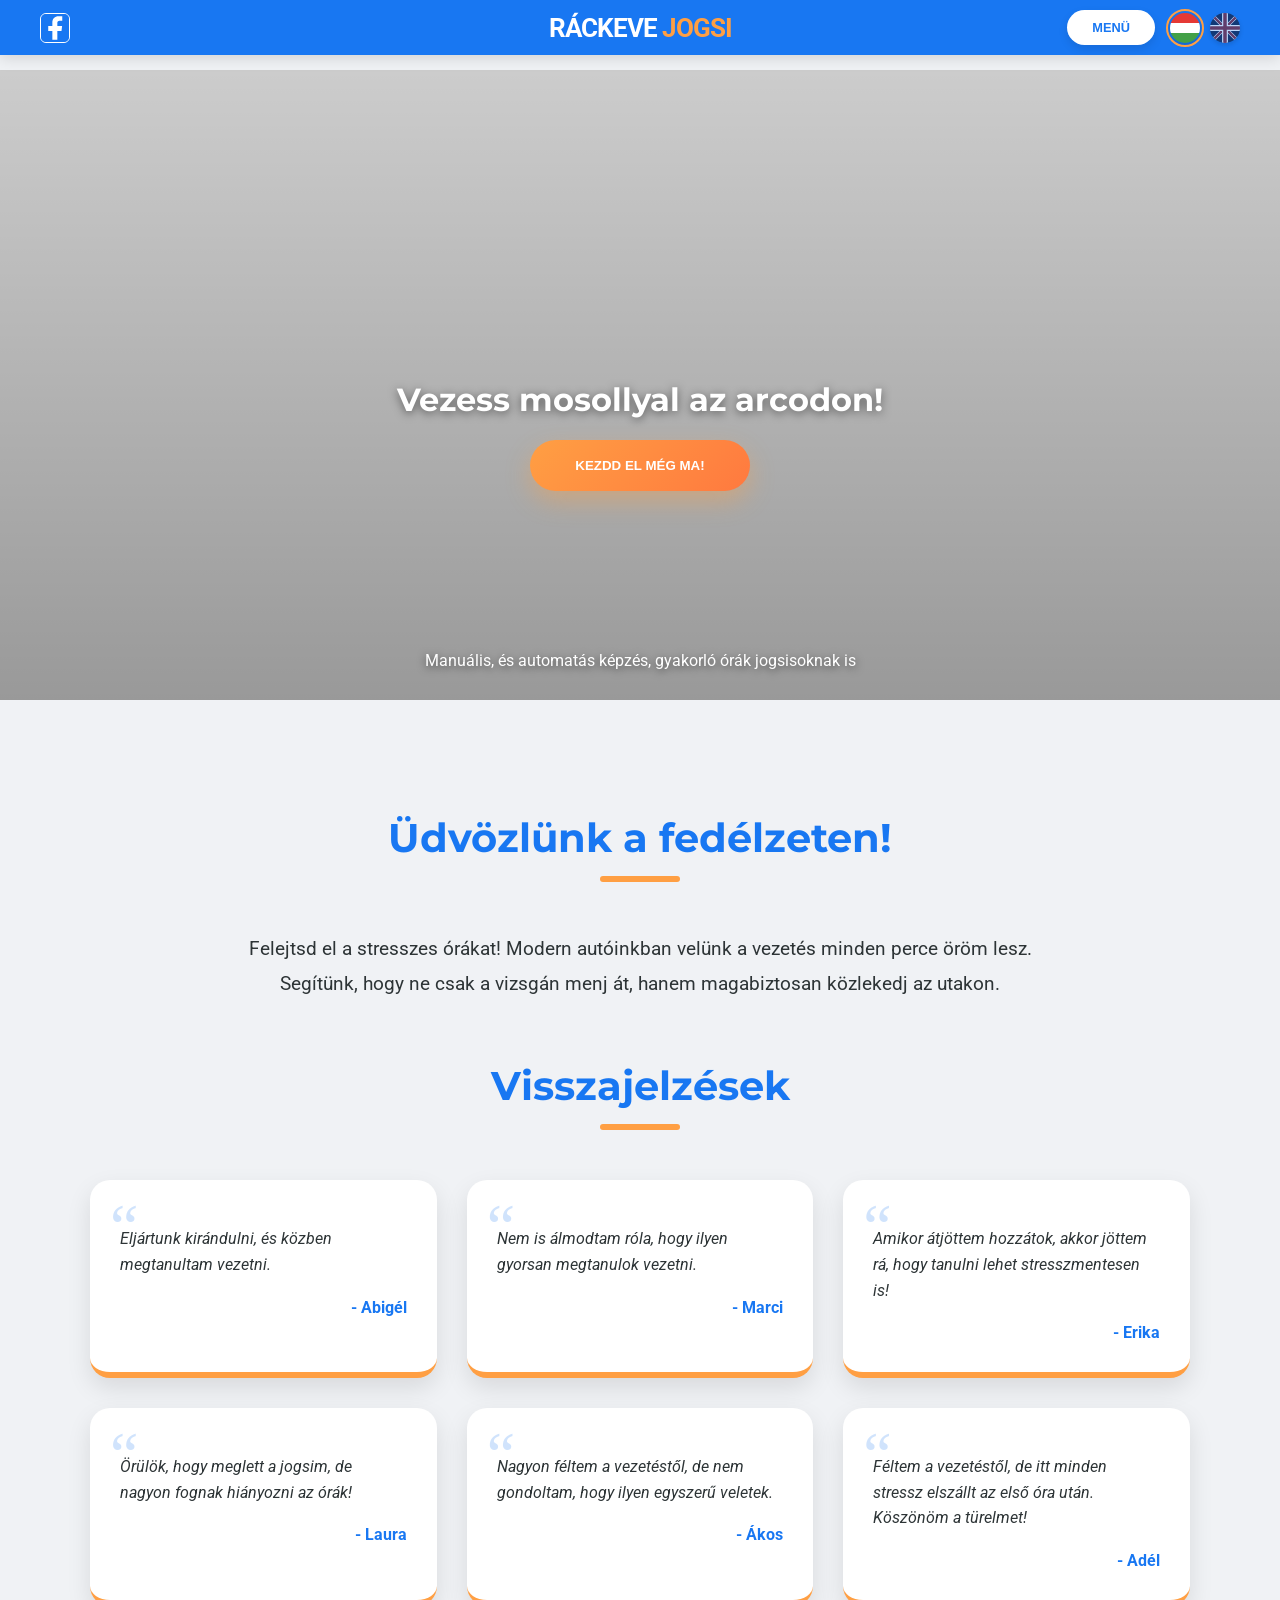
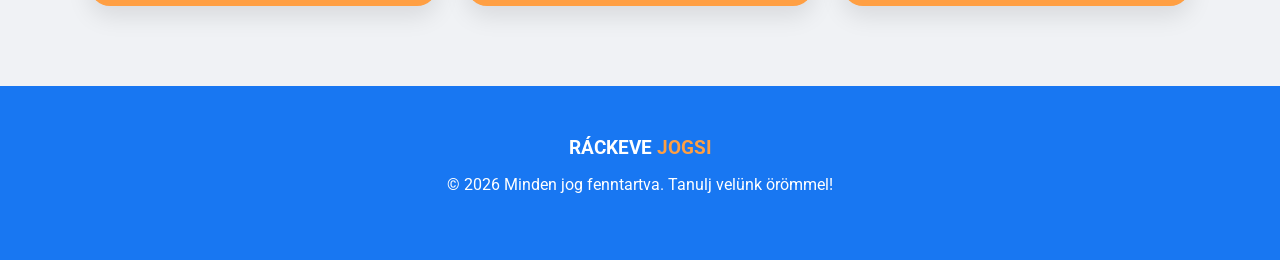
==== index.html @ 916a2766 "Add new image files for Kovacs Ferenc, Kovacs Nora, and main picture" ====
<!DOCTYPE html>
<html lang="hu">
<head>
    <meta charset="UTF-8">
    <meta name="viewport" content="width=device-width, initial-scale=1.0">
    <title>Ráckeve Jogsi - Gépjárművezető-szakoktatás</title>
    <link href="https://fonts.googleapis.com/css2?family=Montserrat:wght@400;700&family=Roboto:wght@300;400&display=swap" rel="stylesheet">
    <style>
        /* --- SZÍNPALETTA ÉS ALAPOK --- */
        :root {
            --primary-blue: #0984e3;
            --facebook-blue: #1877f2; /* Facebook kék szín */
            --accent-orange: #ff9f43;
            --soft-blue: #ebf5ff;
            --text-dark: #2d3436;
            --white: #ffffff;
            --bg-light-grey: #f0f2f5; /* Élénk szürke háttérszín */
            --shadow: 0 10px 25px rgba(0,0,0,0.1);
            --car-width: 350px;
        }

        body {
            font-family: 'Roboto', sans-serif;
            margin: 0;
            color: var(--text-dark);
            background-color: var(--bg-light-grey);
            display: flex;
            flex-direction: column;
            min-height: 100vh;
            overflow-x: hidden;
        }

        h1, h2, h3, h4, h5 { font-family: 'Montserrat', sans-serif; }

        /* --- FEJLÉC ÉS MENÜ --- */
        header {
            background-color: var(--facebook-blue);
            padding: 10px 0;
            position: fixed;
            width: 100%;
            top: 0;
            z-index: 1000;
            box-shadow: 0 2px 15px rgba(0,0,0,0.15);
        }

        nav {
            max-width: 1200px;
            margin: auto;
            display: grid;
            grid-template-columns: 1fr auto 1fr;
            align-items: center;
            padding: 0 20px;
        }

        .nav-left {
            display: flex;
            justify-content: flex-start;
        }

        .fb-link {
            display: flex;
            align-items: center;
            justify-content: center;
            transition: transform 0.2s;
            border: 1.5px solid var(--white);
            padding: 0;
            border-radius: 6px;
            overflow: hidden;
            line-height: 0;
            text-decoration: none;
        }

        .fb-link:hover { transform: scale(1.1); }

        .nav-center {
            text-align: center;
        }

        .logo {
            font-weight: 700;
            font-size: 1.6rem;
            color: var(--white);
            text-decoration: none;
            cursor: pointer;
            letter-spacing: -1px;
            white-space: nowrap;
        }

        .logo span { color: var(--accent-orange); }

        .nav-right {
            display: flex;
            justify-content: flex-end;
            align-items: center;
            gap: 15px;
        }

        .main-menu-container {
            position: relative;
        }

        .menu-trigger {
            background: var(--white);
            color: var(--facebook-blue);
            padding: 10px 25px;
            border-radius: 30px;
            text-decoration: none;
            font-weight: 700;
            text-transform: uppercase;
            font-size: 0.8rem;
            cursor: pointer;
            transition: all 0.3s ease;
            display: inline-block;
            box-shadow: 0 4px 10px rgba(0,0,0,0.1);
            border: none;
        }

        .menu-trigger:hover {
            background: var(--accent-orange);
            color: var(--white);
            box-shadow: 0 6px 20px rgba(255, 159, 67, 0.4);
        }

        .lang-switch {
            display: flex;
            gap: 10px;
        }

        .flag-btn {
            cursor: pointer;
            width: 30px;
            height: 30px;
            display: flex;
            align-items: center;
            justify-content: center;
            transition: transform 0.2s, filter 0.2s;
            background: none;
            border: none;
            padding: 0;
            border-radius: 50%;
            overflow: hidden;
            box-shadow: 0 2px 5px rgba(0,0,0,0.2);
        }

        .flag-btn:hover { transform: scale(1.15); }
        .flag-btn.active { 
            filter: grayscale(0); 
            outline: 2px solid var(--accent-orange);
            outline-offset: 2px;
        }
        .flag-btn:not(.active) { filter: grayscale(0.5); opacity: 0.7; }

        .dropdown-menu {
            display: none;
            position: absolute;
            right: 0;
            top: 100%;
            background-color: var(--white);
            min-width: 220px;
            box-shadow: var(--shadow);
            border-top: 5px solid var(--accent-orange);
            list-style: none;
            padding: 10px 0;
            margin: 0;
            border-radius: 0 0 15px 15px;
        }

        .dropdown-menu li { border-bottom: 1px solid #f1f1f1; }
        .dropdown-menu a {
            display: block;
            padding: 12px 20px;
            text-decoration: none;
            color: var(--facebook-blue);
            font-weight: 700;
            font-size: 0.9rem;
            transition: 0.2s;
            cursor: pointer;
        }

        .dropdown-menu a:hover {
            background-color: var(--soft-blue);
            padding-left: 28px;
            color: var(--accent-orange);
        }

        /* --- JAVÍTOTT MENÜ LOGIKA --- */
        /* Asztali gépen marad a hover, mobilon az .active osztály dönt */
        @media (hover: hover) {
            .main-menu-container:hover .dropdown-menu { display: block; }
        }
        .main-menu-container.active .dropdown-menu { display: block; }

        /* --- TARTALOM TERÜLET --- */
        main { flex: 1; margin-top: 70px; }
        .page { display: none; }
        .page.active { display: block; }

        /* --- HERO SZEKCIÓ --- */
        .hero {
            position: relative;
            height: 70vh;
            background-color: var(--white);
            display: flex;
            flex-direction: column;
            justify-content: center;
            align-items: center;
            text-align: center;
            color: var(--white);
            padding: 0 20px;
            overflow: hidden;
        }

        .hero-bg-reveal {
            position: absolute;
            top: 0;
            left: 0;
            width: 100%;
            height: 100%;
            background-image: linear-gradient(rgba(0,0,0,0.2), rgba(0,0,0,0.4)), url('main_picture.png');
            background-size: cover;
            background-position: center;
            background-repeat: no-repeat;
            background-color: var(--white); 
            z-index: 1;
            clip-path: inset(0 100% 0 0);
        }

        .car-actor {
            position: absolute;
            left: 0; 
            bottom: 12%;
            width: var(--car-width); 
            height: auto;
            z-index: 10;
            pointer-events: none;
            transform: scaleX(-1);
        }

        .car-actor img {
            width: 100%;
            height: auto;
            display: block;
            mix-blend-mode: multiply;
            filter: contrast(120%) brightness(100%);
        }

        .hero-content {
            position: relative;
            z-index: 5;
            opacity: 0; 
            text-shadow: 0 2px 10px rgba(0,0,0,0.5);
            margin-top: 80px; /* A feliratok és a gomb lejjebb lettek tolva */
        }

        .hero-info-text {
            position: absolute;
            bottom: 30px;
            left: 0;
            right: 0;
            z-index: 5;
            opacity: 0;
            font-size: 1rem;
            font-weight: 400;
            color: var(--white);
            text-shadow: 0 2px 8px rgba(0,0,0,0.6);
            padding: 0 20px;
        }

        .start-animation .car-actor { animation: driveAcross 3.5s cubic-bezier(0.4, 0, 0.2, 1) forwards; }
        .start-animation .hero-bg-reveal { animation: revealWithClip 3.5s cubic-bezier(0.4, 0, 0.2, 1) forwards; }
        .start-animation .hero-content { animation: fadeInText 1s ease 2.8s forwards; }
        .start-animation .hero-info-text { animation: fadeInText 1s ease 2.8s forwards; }

        @keyframes driveAcross { 0% { left: 0; } 100% { left: 100%; } }
        @keyframes revealWithClip { 0% { clip-path: inset(0 100% 0 0); } 100% { clip-path: inset(0 0 0 0); } }
        @keyframes fadeInText { from { opacity: 0; transform: translateY(20px); } to { opacity: 1; transform: translateY(0); } }

        /* --- OLDAL ELEMEK --- */
        .content-container { padding: 80px 20px; max-width: 1100px; margin: auto; }
        h2 { text-align: center; font-size: 2.5rem; margin-bottom: 50px; color: var(--facebook-blue); position: relative; padding-bottom: 20px; }
        h2::after { content: ''; width: 80px; height: 6px; background: var(--accent-orange); position: absolute; bottom: 0; left: 50%; transform: translateX(-50%); border-radius: 3px; }

        .btn-action {
            background: linear-gradient(135deg, var(--accent-orange), #ff793f);
            color: var(--white);
            padding: 18px 45px;
            border-radius: 50px;
            text-decoration: none;
            font-weight: 700;
            text-transform: uppercase;
            transition: all 0.3s ease;
            display: inline-block;
            cursor: pointer;
            border: none;
            box-shadow: 0 10px 25px rgba(255, 159, 67, 0.4);
        }

        .btn-action:hover { transform: scale(1.05); background: var(--white); color: var(--accent-orange); }

        /* --- VÉLEMÉNYEK STÍLUSA --- */
        .reviews-grid {
            display: grid;
            grid-template-columns: repeat(auto-fit, minmax(280px, 1fr));
            gap: 30px;
            margin-top: 40px;
        }

        .review-card {
            background: var(--white);
            padding: 30px;
            border-radius: 20px;
            box-shadow: var(--shadow);
            position: relative;
            transition: transform 0.3s;
            border-bottom: 6px solid var(--accent-orange);
        }

        .review-card:hover { transform: translateY(-5px); }

        .review-card::before {
            content: '“';
            position: absolute;
            top: 10px;
            left: 20px;
            font-size: 4rem;
            color: var(--facebook-blue);
            opacity: 0.2;
            font-family: serif;
        }

        .review-text {
            font-style: italic;
            line-height: 1.6;
            margin-bottom: 20px;
            color: var(--text-dark);
        }

        .review-author {
            font-weight: 700;
            color: var(--facebook-blue);
            display: block;
            text-align: right;
        }

        /* --- ÚJ KÉP SZEKCIÓ --- */
        .home-image-section {
            width: 100%;
            max-width: 1000px;
            margin: 40px auto 0 auto;
            border-radius: 20px;
            overflow: hidden;
            box-shadow: var(--shadow);
        }

        .home-image-section img {
            width: 100%;
            height: auto;
            display: block;
        }

        /* --- OKTATÓK KÁRTYA STÍLUSA --- */
        .instructors-grid { display: grid; grid-template-columns: repeat(auto-fit, minmax(300px, 1fr)); gap: 40px; }
        .instructor-card { 
            background: var(--white); 
            border-radius: 20px; 
            overflow: hidden; 
            box-shadow: var(--shadow); 
            text-align: center; 
            padding-bottom: 30px; 
            border: 1px solid #f1f1f1; 
            transition: 0.3s; 
            display: flex; 
            flex-direction: column; 
            cursor: pointer;
        }
        .instructor-card:hover { transform: translateY(-10px); border-color: var(--facebook-blue); }
        .instructor-img { 
            width: 100%; 
            height: 300px; /* Megnövelt magasság a teljes alakhoz */
            background: var(--white); 
            display: flex; 
            align-items: center; 
            justify-content: center; 
            overflow: hidden;
            padding: 10px;
        }
        .instructor-img img {
            max-width: 100%;
            max-height: 100%;
            object-fit: contain; /* Teljesen belefér vágás nélkül */
        }
        
        .instructor-info { padding: 20px; flex-grow: 1; }
        .instructor-info h3 { 
            margin-bottom: 5px; 
            color: var(--facebook-blue); 
            font-size: 1.6rem; 
        }
        .instructor-title {
            color: var(--accent-orange);
            font-weight: 700;
            margin: 0 0 20px 0;
            font-size: 1rem;
        }
        .instructor-card .btn-more { 
            color: var(--facebook-blue); 
            font-weight: 700; 
            font-size: 0.9rem; 
            text-transform: uppercase; 
            text-decoration: underline; 
        }

        /* --- OKTATÓ RÉSZLETES OLDAL STÍLUS --- */
        .instructor-profile-wrapper {
            background: var(--white);
            border-radius: 30px;
            padding: 50px;
            box-shadow: var(--shadow);
            max-width: 1100px;
            margin: auto;
        }

        .profile-name-center {
            text-align: center;
            margin-bottom: 40px;
        }

        .profile-name-center h2 {
            margin: 0;
            font-size: 2.8rem;
            color: var(--facebook-blue);
            padding-bottom: 10px;
        }
        .profile-name-center h2::after { width: 120px; height: 5px; }

        .profile-content-layout {
            display: grid;
            grid-template-columns: 320px 1fr;
            gap: 60px;
        }

        /* Bal oldali oszlop */
        .profile-left-side {
            display: flex;
            flex-direction: column;
            gap: 30px;
        }

        .profile-avatar-large {
            width: 100%;
            border-radius: 20px;
            background: var(--white);
            display: flex;
            align-items: center;
            justify-content: center;
            border-bottom: 8px solid var(--accent-orange);
            box-shadow: var(--shadow);
            overflow: hidden;
        }

        .profile-avatar-large img {
            width: 100%;
            height: auto;
            display: block;
            object-fit: contain;
        }

        .profile-info-list {
            display: flex;
            flex-direction: column;
            gap: 15px;
        }

        .info-item {
            background: var(--bg-light-grey);
            padding: 15px 20px;
            border-radius: 12px;
            border-left: 4px solid var(--facebook-blue);
        }

        .info-item h5 {
            margin: 0 0 5px 0;
            color: var(--facebook-blue);
            font-size: 0.8rem;
            text-transform: uppercase;
            letter-spacing: 0.5px;
        }

        .info-item p {
            margin: 0;
            font-weight: 700;
            font-size: 1rem;
            color: var(--text-dark);
        }

        /* Jobb oldali oszlop */
        .profile-right-side {
            display: flex;
            flex-direction: column;
        }

        .bio-title {
            color: var(--facebook-blue);
            font-size: 1.6rem;
            margin-bottom: 25px;
            position: relative;
            padding-left: 15px;
            border-left: 5px solid var(--accent-orange);
        }

        .bio-text {
            line-height: 1.9;
            font-size: 1.1rem;
            color: var(--text-dark);
            text-align: justify;
            white-space: pre-line;
        }

        .profile-actions {
            margin-top: auto;
            padding-top: 40px;
            display: flex;
            justify-content: space-between;
            align-items: center;
        }

        .btn-back-link {
            background: none;
            border: 2px solid var(--bg-light-grey);
            color: var(--text-dark);
            padding: 10px 25px;
            border-radius: 30px;
            font-weight: 700;
            cursor: pointer;
            transition: 0.3s;
            display: flex;
            align-items: center;
            gap: 10px;
        }
        .btn-back-link:hover { background: var(--bg-light-grey); border-color: var(--facebook-blue); }

        footer { background: var(--facebook-blue); color: var(--white); padding: 50px 20px; text-align: center; margin-top: auto; }

        /* --- RESPONSIVE ADJUSTMENTS --- */
        @media (max-width: 900px) {
            .profile-content-layout { grid-template-columns: 1fr; }
            .profile-avatar-large { max-width: 300px; margin: auto; }
            .profile-name-center h2 { font-size: 2rem; }
            .hero-info-text { font-size: 0.85rem; bottom: 20px; }
            
            /* --- MOBIL HÁTTÉRKÉP JAVÍTÁS --- */
            .hero {
                height: 45vh;
                min-height: 350px;
            }
            .hero-content {
                margin-top: 40px;
            }
            .hero-content h1 {
                font-size: 1.5rem;
            }
            .car-actor {
                width: 220px;
            }
        }

        @media (max-width: 600px) {
            nav {
                grid-template-columns: auto 1fr auto;
                gap: 10px;
            }
            .logo {
                font-size: 1.2rem;
            }
            .menu-trigger {
                padding: 8px 15px;
                font-size: 0.7rem;
            }
            .hero {
                height: 40vh;
            }
        }
    </style>
</head>
<body>

    <header>
        <nav>
            <div class="nav-left">
                <a href="#" onclick="openFacebook(event)" class="fb-link" title="Facebook">
                    <svg width="28" height="28" viewBox="0 0 24 24">
                        <rect width="24" height="24" fill="#1877f2" rx="4" />
                        <path fill="white" d="M14 14.5h3.57l.53-4.13H14V7.71c0-1.19.33-2 2.04-2h2.18V2.01c-.38-.05-1.68-.16-3.2-.16-3.15 0-5.3 1.92-5.3 5.45v3.08H6.2v4.13h3.53V22h4.27v-7.5z"/>
                    </svg>
                </a>
            </div>
            
            <div class="nav-center">
                <div class="logo" onclick="showPage('home')">RÁCKEVE <span>JOGSI</span></div>
            </div>

            <div class="nav-right">
                <div class="main-menu-container" id="menu-container">
                    <button class="menu-trigger" id="menu-btn" data-i18n="nav-menu">Menü</button>
                    <ul class="dropdown-menu">
                        <li><a onclick="showPage('home')" data-i18n="menu-home">Kezdőoldal</a></li>
                        <li><a onclick="showPage('instructors')" data-i18n="menu-instructors">Oktatók</a></li>
                        <li><a onclick="showPage('training')" data-i18n="menu-training">Személyautó képzés</a></li>
                        <li><a onclick="showPage('contact')" data-i18n="menu-contact">Kapcsolat</a></li>
                    </ul>
                </div>
                <div class="lang-switch">
                    <button class="flag-btn active" id="lang-hu" onclick="changeLang('hu')" title="Magyar">
                        <svg viewBox="0 0 512 512">
                            <rect width="512" height="170.7" fill="#e53935"/>
                            <rect y="170.7" width="512" height="170.7" fill="#fff"/>
                            <rect y="341.3" width="512" height="170.7" fill="#43a047"/>
                        </svg>
                    </button>
                    <button class="flag-btn" id="lang-en" onclick="changeLang('en')" title="English">
                        <svg viewBox="0 0 512 512">
                            <rect width="512" height="512" fill="#012169"/>
                            <path d="M0 0l512 512M512 0L0 512" stroke="#fff" stroke-width="60"/>
                            <path d="M0 0l512 512M512 0L0 512" stroke="#C8102E" stroke-width="40"/>
                            <path d="M256 0v512M0 256h512" stroke="#fff" stroke-width="100"/>
                            <path d="M256 0v512M0 256h512" stroke="#C8102E" stroke-width="60"/>
                        </svg>
                    </button>
                </div>
            </div>
        </nav>
    </header>

    <main id="app">
        <!-- KEZDŐOLDAL -->
        <div id="home" class="page active start-animation">
            <div class="hero">
                <div class="hero-bg-reveal"></div>
                <div class="car-actor">
                    <img src="golf_left_to_right.png" alt="Autó sziluett">
                </div>
                <div class="hero-content">
                    <h1 data-i18n="hero-h1">Vezess mosollyal az arcodon!</h1>
                    <button class="btn-action" onclick="showPage('contact')" data-i18n="hero-btn">Kezdd el még ma!</button>
                </div>
                <!-- ÚJ FELIRAT -->
                <div class="hero-info-text" data-i18n="hero-info">Manuális, és automatás képzés, gyakorló órák jogsisoknak is</div>
            </div>
            <div class="content-container">
                <h2 data-i18n="welcome-h2">Üdvözlünk a fedélzeten!</h2>
                <p style="text-align: center; font-size: 1.2rem; line-height: 1.8; max-width: 800px; margin: auto; margin-bottom: 60px;" data-i18n="welcome-p">
                    Felejtsd el a stresszes órákat! Modern autóinkban velünk a vezetés minden perce öröm lesz. 
                    Segítünk, hogy ne csak a vizsgán menj át, hanem magabiztosan közlekedj az utakon.
                </p>

                <h2 data-i18n="reviews-h2">Visszajelzések</h2>
                <div class="reviews-grid">
                    <div class="review-card">
                        <p class="review-text" data-i18n="rev1-text">Eljártunk kirándulni, és közben megtanultam vezetni.</p>
                        <span class="review-author" data-i18n="rev1-author">- Abigél</span>
                    </div>
                    <div class="review-card">
                        <p class="review-text" data-i18n="rev2-text">Nem is álmodtam róla, hogy ilyen gyorsan megtanulok vezetni.</p>
                        <span class="review-author" data-i18n="rev2-author">- Marci</span>
                    </div>
                    <div class="review-card">
                        <p class="review-text" data-i18n="rev3-text">Amikor átjöttem hozzátok, akkor jöttem rá, hogy tanulni lehet stresszmentesen is!</p>
                        <span class="review-author" data-i18n="rev3-author">- Erika</span>
                    </div>
                    <div class="review-card">
                        <p class="review-text" data-i18n="rev4-text">Örülök, hogy meglett a jogsim, de nagyon fognak hiányozni az órák!</p>
                        <span class="review-author" data-i18n="rev4-author">- Laura</span>
                    </div>
                    <div class="review-card">
                        <p class="review-text" data-i18n="rev5-text">Nagyon féltem a vezetéstől, de nem gondoltam, hogy ilyen egyszerű veletek.</p>
                        <span class="review-author" data-i18n="rev5-author">- Ákos</span>
                    </div>
                    <div class="review-card">
                        <p class="review-text" data-i18n="rev6-text">Féltem a vezetéstől, de itt minden stressz elszállt az első óra után. Köszönöm a türelmet!</p>
                        <span class="review-author" data-i18n="rev6-author">- Adél</span>
                    </div>
                </div>
            </div>
        </div>

        <!-- OKTATÓK OLDAL -->
        <div id="instructors" class="page">
            <div class="content-container">
                <h2 data-i18n="team-h2">Oktatóink</h2>
                <div class="instructors-grid">
                    <div class="instructor-card" onclick="showPage('inst-ferenc-detail')">
                        <div class="instructor-img">
                            <img src="kovacs_ferenc.png" alt="Kovács Ferenc">
                        </div>
                        <div class="instructor-info">
                            <h3 data-i18n="inst1-name">Kovács Ferenc</h3>
                            <p class="instructor-title" data-i18n="label-instructor-title">Szakoktató</p>
                            <span class="btn-more" data-i18n="btn-read-more">Tudj meg többet →</span>
                        </div>
                    </div>
                    <div class="instructor-card" onclick="showPage('inst-nora-detail')">
                        <div class="instructor-img">
                            <img src="kovacs_nora.png" alt="Kovács Nóra">
                        </div>
                        <div class="instructor-info">
                            <h3 data-i18n="inst2-name">Kovács Nóra</h3>
                            <p class="instructor-title" data-i18n="label-instructor-title">Szakoktató</p>
                            <span class="btn-more" data-i18n="btn-read-more">Tudj meg többet →</span>
                        </div>
                    </div>
                </div>
            </div>
        </div>

        <!-- FERENC RÉSZLETES OLDAL -->
        <div id="inst-ferenc-detail" class="page">
            <div class="content-container">
                <div class="instructor-profile-wrapper">
                    <div class="profile-name-center">
                        <h2 data-i18n="inst1-name">Kovács Ferenc</h2>
                    </div>
                    
                    <div class="profile-content-layout">
                        <div class="profile-left-side">
                            <div class="profile-avatar-large">
                                <img src="kovacs_ferenc.png" alt="Kovács Ferenc">
                            </div>
                            <div class="profile-info-list">
                                <div class="info-item">
                                    <h5 data-i18n="label-car">Oktatóautó</h5>
                                    <p data-i18n="inst1-car-name">VW Golf 7.5 & Golf 6</p>
                                </div>
                                <div class="info-item">
                                    <h5 data-i18n="label-category">Kategória</h5>
                                    <p data-i18n="inst1-category">"B" személygépkocsi</p>
                                </div>
                                <div class="info-item">
                                    <h5 data-i18n="label-languages">Nyelvek</h5>
                                    <p data-i18n="inst1-languages">Magyar, Angol</p>
                                </div>
                            </div>
                        </div>
                        
                        <div class="profile-right-side">
                            <h4 class="bio-title" data-i18n="label-intro">Szakmai Bemutatkozás</h4>
                            <div class="bio-text">
                                <p data-i18n="inst1-bio">Kovács Ferenc vagyok, a JogsiTomival Autósiskola „B” kategóriás gyakorlati oktatója, magyar és angol nyelven vállalom az oktatást.
                                1987 óta sok millió kilométert vezettem különféle járműveken, köztük motoron is. Egész Európát bejártam többször, így sokféle szemszögből ismerem a közlekedést. A mai napig, csak úgy beülök az autómba vagy felülök a motoromra és kikapcsolódásként megyek egy kört. Imádok vezetni. Ezt az életérzést szeretném átadni, egy magabiztos tudással a jövő járművezetőinek.
                                Meggyőződésem, hogy csak azt tudjuk jól csinálni, amit szeretünk is. Az oktatásokon fontos számomra, hogy mindig nyugalom és jó hangulat legyen, egy jó autóban. Oktatási tapasztalattal a hátam mögött vágtunk bele közösen feleségemmel ebbe a szép szakmába. Azóta már több ezer gyakorlati órán vagyok túl a tanítványaimmal. Szerencsésnek tartom magam, mert számomra a munkám a hobbim is. A modern, mai kornak megfelelő, magabiztos tudást igyekszem átadni tanítványaimnak.</p>
                            </div>
                            <div class="profile-actions">
                                <button class="btn-back-link" onclick="showPage('instructors')">← <span data-i18n="btn-back">Vissza az oktatókhoz</span></button>
                            </div>
                        </div>
                    </div>
                </div>
            </div>
        </div>

        <!-- NÓRA RÉSZLETES OLDAL -->
        <div id="inst-nora-detail" class="page">
            <div class="content-container">
                <div class="instructor-profile-wrapper">
                    <div class="profile-name-center">
                        <h2 data-i18n="inst2-name">Kovács Nóra</h2>
                    </div>
                    
                    <div class="profile-content-layout">
                        <div class="profile-left-side">
                            <div class="profile-avatar-large">
                                <img src="kovacs_nora.png" alt="Kovács Nóra">
                            </div>
                            <div class="profile-info-list">
                                <div class="info-item">
                                    <h5 data-i18n="label-car">Oktatóautó</h5>
                                    <p data-i18n="inst2-car-name">Kia Venga & VW Golf 7.5</p>
                                </div>
                                <div class="info-item">
                                    <h5 data-i18n="label-category">Kategória</h5>
                                    <p data-i18n="inst2-category">"B" személygépkocsi</p>
                                </div>
                                <div class="info-item">
                                    <h5 data-i18n="label-languages">Nyelvek</h5>
                                    <p data-i18n="inst2-languages">Magyar, Angol</p>
                                </div>
                            </div>
                        </div>
                        
                        <div class="profile-right-side">
                            <h4 class="bio-title" data-i18n="label-intro">Szakmai Bemutatkozás</h4>
                            <div class="bio-text">
                                <p data-i18n="inst2-bio">Kovács Nóra vagyok, a JogsiTomival Autósiskola „B” kategóriás gyakorlati oktatója, magyar és angol nyelven vállalom az oktatást.
                                1994-ben szereztem a jogosítványomat, azóta napi szinten vezetek. Korábban stewardessként dolgoztam, a fél világot beutaztam, a legtóbb helyen autót is béreltem, így megismerhettem a különböző közlekedési kultúrákat szerte a világon.
                                Férjemmel együtt döntöttünk úgy, hogy a rengeteg balesetmentesen levezetett kilométerrel a hátunk mögött, a tudásunkat és tapasztalatunkat másoknak is szeretnénk átadni. Fontos számomra, hogy a vezetési órák élvezetesen, nyugodt légkörben teljenek. Úgy gondolom, hogy a tanulás így a leghatékonyabb. Arra törekszem, hogy Tanulóim jól képzett, felelősségteljes járművezetőkké váljanak.
                                Jelenleg egy KIA Vengával oktatok, találkozási pontok és oktatási időpontok tekintetében rugalmas vagyok.</p>
                            </div>
                            <div class="profile-actions">
                                <button class="btn-back-link" onclick="showPage('instructors')">← <span data-i18n="btn-back">Vissza az oktatókhoz</span></button>
                            </div>
                        </div>
                    </div>
                </div>
            </div>
        </div>

        <!-- KÉPZÉS OLDAL -->
        <div id="training" class="page">
            <div class="content-container">
                <h2 data-i18n="train-h2">Személyautó (B) Képzés</h2>
                <div style="background: var(--soft-blue); padding: 40px; border-radius: 20px; border-left: 10px solid var(--accent-orange);">
                    <h3 data-i18n="train-h3">A jogosítvány megszerzésének menete</h3>
                    <p>1. <strong data-i18n="train-step1-title">Jelentkezés az autósiskolába:</strong> <span data-i18n="train-step1-desc">Keress elérhetőségeinken, mindenben segítünk! (online intézhető)</span></p>
                    <p>2. <strong data-i18n="train-step2-title">KRESZ tanfolyam:</strong> <span data-i18n="train-step2-desc">Online elméleti felkészülés a saját tempódban.</span></p>
                    <p>3. <strong data-i18n="train-step3-title">Gyakorlati vezetés:</strong> <span data-i18n="train-step3-desc">Sikeres KRESZ vizsga után, minimum 30 óra vezetés a választott oktatóddal.</span></p>
                    <p>4. <strong data-i18n="train-step4-title">Sikeres vizsga:</strong> <span data-i18n="train-step4-desc">Forgalmi vizsga után kézbe veheted a jogosítványod!</span></p>
                    <p>5. <strong data-i18n="train-step5-title">+:</strong> <span data-i18n="train-step5-desc">A velünk tanulóknak ingyenes elsősegély tananyagot biztosítunk.</span></p>
                </div>
            </div>
        </div>

        <!-- KAPCSOLAT OLDAL -->
        <div id="contact" class="page">
            <div class="content-container">
                <h2>Kapcsolat</h2>
                <div style="text-align: center; background: var(--soft-blue); padding: 40px; border-radius: 20px;">
                    <p style="font-size: 1.2rem; margin-bottom: 20px;" data-i18n="contact-p">Keress minket bizalommal kérdéseiddel!</p>
                    <p><strong data-i18n="label-phone-1">Kovács Nóra:</strong> +36 30 222 1162</p>
                    <p><strong data-i18n="label-phone-2">Kovács Ferenc:</strong> +36 30 934 5735</p>
                    <p><strong data-i18n="label-email">Email:</strong> rackevejogsi@gmail.com</p>
                    <p><strong data-i18n="label-office">Iroda:</strong> 2347 Bugyi, JogsiTomival Autósiskola</p>
                    <p><strong data-i18n="label-meetingpoints">Találkozási pontok:</strong> <span data-i18n="label-p"> Tanulóink az ország sok feléről járnak hozzánk tanulni. Keress minket bárhonnan, rugalmas találkozási pontokkal segítjük az időbeosztásotokat!</p>
                </div>
            </div>
        </div>
    </main>

    <footer>
        <div style="font-weight: 700; font-size: 1.2rem; margin-bottom: 10px;">RÁCKEVE <span style="color: var(--accent-orange);">JOGSI</span></div>
        <p>&copy; 2026 <span data-i18n="footer-text">Minden jog fenntartva. Tanulj velünk örömmel!</span></p>
    </footer>

    <script>
        // --- FACEBOOK MEGNYITÁSA (APP VAGY WEB) ---
        function openFacebook(e) {
            e.preventDefault();
            const fbUrl = "https://www.facebook.com/csalad.kovacs.946?locale=hu_HU";
            const fbAppUrl = "fb://facewebmodal/f?href=" + fbUrl;
            const isMobile = /Android|iPhone|iPad|iPod/i.test(navigator.userAgent);

            if (isMobile) {
                window.location.href = fbAppUrl;
                setTimeout(() => {
                    window.open(fbUrl, '_blank');
                }, 500);
            } else {
                window.open(fbUrl, '_blank');
            }
        }

        const translations = {
            hu: {
                "nav-menu": "Menü",
                "menu-home": "Kezdőoldal",
                "menu-instructors": "Oktatók",
                "menu-training": "Személyautó képzés",
                "menu-contact": "Kapcsolat",
                "hero-h1": "Vezess mosollyal az arcodon!",
                "hero-btn": "Kezdd el még ma!",
                "hero-info": "Manuális, és automatás képzés, gyakorló órák jogsisoknak is",
                "welcome-h2": "Üdvözlünk a fedélzeten!",
                "welcome-p": "Felejtsd el a stresszes órákat! Modern autóinkban velünk a vezetés minden perce öröm lesz. Segítünk, hogy ne csak a vizsgán menj át, hanem magabiztosan közlekedj az utakon.",
                "reviews-h2": "Visszajelzések",
                "rev1-text": "Eljártunk kirándulni, és közben megtanultam vezetni.",
                "rev1-author": "- Abigél",
                "rev2-text": "Nem is álmodtam róla, hogy ilyen gyorsan megtanulok vezetni.",
                "rev2-author": "- Marci",
                "rev3-text": "Amikor átjöttem hozzátok, akkor jöttem rá, hogy tanulni lehet stresszmentesen is!",
                "rev3-author": "- Erika",
                "rev4-text": "Örülök, hogy meglett a jogsim, de nagyon fognak hiányozni az órák!",
                "rev4-author": "- Laura",
                "rev5-text": "Nagyon féltem a vezetéstől, de nem gondoltam, hogy ilyen egyszerű veletek.",
                "rev5-author": "- Ákos",
                "rev6-text": "Féltem a vezetéstől, de itt minden stressz elszállt az első óra után. Köszönöm a türelmet!",
                "rev6-author": "- Adél",
                "team-h2": "Oktatóink",
                "btn-read-more": "Tudj meg többet →",
                "btn-back": "Vissza az oktatókhoz",
                "label-intro": "Szakmai Bemutatkozás",
                "label-car": "Oktatóautó",
                "label-category": "Kategória",
                "label-languages": "Nyelvek",
                "label-instructor-title": "Szakoktató",
                "inst1-name": "Kovács Ferenc",
                "inst1-bio": "Kovács Ferenc vagyok, a JogsiTomival Autósiskola „B” kategóriás gyakorlati oktatója, magyar és angol nyelven vállalom az oktatást.\n1987 óta sok millió kilométert vezettem különféle járműveken, köztük motoron is. Egész Európát bejártam többször, így sokféle szemszögből ismerem a közlekedést. A mai napig, csak úgy beülök az autómba vagy felülök a motoromra és kikapcsolódásként megyek egy kört. Imádok vezetni. Ezt az életérzést szeretném átadni, egy magabiztos tudással a jövő járművezetőinek. Meggyőződésem, hogy csak azt tudjuk jól csinálni, amit szeretünk is. Az oktatásokon fontos számomra, hogy mindig nyugalom és jó hangulat legyen, egy jó autóban. Oktatási tapasztalattal a hátam mögött vágtunk bele közösen feleségemmel ebbe a szép szakmába. Azóta már több ezer gyakorlati órán vagyok túl a tanítványaimmal. Szerencsésnek tartom magam, mert számomra a munkám a hobbim is. A modern, mai kornak megfelelő, magabiztos tudást igyekszem átadni tanítványaimnak.",
                "inst1-car-name": "VW Golf 7.5 & Golf 6",
                "inst1-category": "\"B\" személygépkocsi",
                "inst1-languages": "Magyar, Angol",
                "inst2-name": "Kovács Nóra",
                "inst2-bio": "Kovács Nóra vagyok, a JogsiTomival Autósiskola „B” kategóriás gyakorlati oktatója, magyar és angol nyelven vállalom az oktatást.\n1994-ben szereztem a jogosítványomat, azóta napi szinten vezetek. Korábban stewardessként dolgoztam, a fél világot beutaztam, a legtóbb helyen autót is béreltem, így megismerhettem a különböző közlekedési kultúrákat szerte a világon. Férjemmel együtt döntöttünk úgy, hogy a rengeteg balesetmentesen levezetett kilométerrel a hátunk mögött, a tudásunkat és tapasztalatunkat másoknak is szeretnénk átadni. Fontos számomra, hogy a vezetési órák élvezetesen, nyugodt légkörben teljenek. Úgy gondolom, hogy a tanulás így a leghatékonyabb. Arra törekszem, hogy Tanulóim jól képzett, felelősségteljes járművezetőkké váljanak. Jelenleg egy KIA Vengával oktatok, találkozási pontok és oktatási időpontok tekintetében rugalmas vagyok.",
                "inst2-car-name": "Kia Venga",
                "inst2-category": "\"B\" személygépkocsi",
                "inst2-languages": "Magyar, Angol",
                "train-h2": "Személyautó (B) Képzés",
                "train-h3": "A jogosítvány megszerzésének menete",
                "train-step1-title": "Jelentkezés az autósiskolába:",
                "train-step1-desc": "Keress elérhetőségeinken, mindenben segítünk! (online intézhető)",
                "train-step2-title": "KRESZ tanfolyam:",
                "train-step2-desc": "Online elméleti felkészülés a saját tempódban.",
                "train-step3-title": "Gyakorlati vezetés:",
                "train-step3-desc": "Sikeres KRESZ vizsga után, minimum 30 óra vezetés a választott autóddal.",
                "train-step4-title": "Sikeres vizsga:",
                "train-step4-desc": "Forgalmi vizsga után kézbe veheted a jogosítványod!",
                "train-step5-title": "+:",
                "train-step5-desc": "A velünk tanulóknak ingyenes elsősegély tananyagot biztosítunk.",
                "contact-h2": "Kapcsolat",
                "contact-p": "Keress minket bizalommal kérdéseiddel!",
                "label-phone-1": "Kovács Nóra:",
                "label-phone-2": "Kovács Ferenc:",
                "label-email": "Email:",
                "label-office": "Iroda:",
                "label-meetingpoints": "Találkozási pontok:",
                "label-p": "Tanulóink az ország sok feléről járnak hozzánk tanulni. Keress minket bárhonnan, rugalmas találkozási pontokkal segítjük az időbeosztásotokat!",
                "footer-text": "Minden jog fenntartva. Tanulj velünk örömmel!"
            },
            en: {
                "nav-menu": "Menu",
                "menu-home": "Home",
                "menu-instructors": "Instructors",
                "menu-training": "Car Training",
                "menu-contact": "Contact",
                "hero-h1": "Drive with a smile!",
                "hero-btn": "Start today!",
                "hero-info": "Manual and automatic training, practice lessons for license holders too",
                "welcome-h2": "Welcome on board!",
                "welcome-p": "Forget stressful hours! With our modern cars and us, every minute of driving will be a joy. We help you not just pass the exam, but become a confident driver.",
                "reviews-h2": "Feedbacks",
                "rev1-text": "We went on trips, and meanwhile I learned to drive.",
                "rev1-author": "- Abigél",
                "rev2-text": "I never dreamed I would learn to drive this fast.",
                "rev2-author": "- Marci",
                "rev3-text": "When I switched to you, I realized that learning can be stress-free too!",
                "rev3-author": "- Erika",
                "rev4-text": "I'm happy to have my license, but I will really miss the lessons!",
                "rev4-author": "- Laura",
                "rev5-text": "I was very afraid of driving, but I didn't think it would be this simple with you.",
                "rev5-author": "- Ákos",
                "rev6-text": "I was afraid of driving, but all the stress disappeared after the first lesson. Thank you!",
                "rev6-author": "- Adél",
                "team-h2": "Our Instructors",
                "btn-read-more": "Read more →",
                "btn-back": "Back to instructors",
                "label-intro": "Professional Introduction",
                "label-car": "Instructor Car",
                "label-category": "Category",
                "label-languages": "Languages",
                "label-instructor-title": "Driving Instructor",
                "inst1-name": "Ferenc Kovács",
                "inst1-bio": "I am Ferenc Kovács, category 'B' practical instructor at JogsiTomival Driving School, providing instruction in Hungarian and English.\nSince 1987, I have driven millions of kilometers on various vehicles, including motorcycles. I have traveled across Europe several times, knowing traffic from many perspectives. To this day, I just get in my car or on my bike to go for a ride as relaxation. I love driving. I want to pass on this feeling, along with confident knowledge, to future drivers. I am convinced we can only do well what we love. During lessons, it's important to me that there's always peace and a good atmosphere in a good car. With teaching experience behind me, I started this beautiful profession together with my wife. Since then, I have completed thousands of practical lessons with my students. I consider myself lucky because my work is also my hobby. I strive to provide modern, confident knowledge to my students.",
                "inst1-car-name": "VW Golf 7.5 & Golf 6",
                "inst1-category": "\"B\" passenger car",
                "inst1-languages": "Hungarian, English",
                "inst2-name": "Nóra Kovács",
                "inst2-bio": "I am Nóra Kovács, category 'B' practical instructor at JogsiTomival Driving School, providing instruction in Hungarian and English.\nI got my driver's license in 1994 and have been driving on a daily basis ever since. I previously worked as a flight attendant, traveled half the world, and rented cars in most places, so I got to know different traffic cultures around the world. My husband and I decided that with the many accident-free kilometers behind us, we wanted to pass on our knowledge and experience to others. It is important to me that the driving lessons are enjoyable and take place in a calm atmosphere. I think learning is most effective this way. I strive for my students to become well-trained, responsible drivers. I currently teach with a Kia Venga, and I am flexible in terms of meeting points and lesson times.",
                "inst2-car-name": "Kia Venga",
                "inst2-category": "\"B\" passenger car",
                "inst2-languages": "Hungarian, English",
                "train-h2": "Car (B) Training",
                "train-h3": "The road to your license",
                "train-step1-title": "Enrollment in driving school:",
                "train-step1-desc": "Contact us, we will help you with everything! (can be arranged online)",
                "train-step2-title": "Theory (KRESZ):",
                "train-step2-desc": "Online theoretical preparation at your own pace.",
                "train-step3-title": "Practical Driving:",
                "train-step3-desc": "After a successful Theory (KRESZ) exam, minimum 30 hours of driving with your chosen car.",
                "train-step4-title": "Successful Exam:",
                "train-step4-desc": "Get your license right after the traffic exam!",
                "train-step5-title": "+:",
                "train-step5-desc": "We provide free first aid training materials to our students.",
                "contact-h2": "Contact Us",
                "contact-p": "Feel free to contact us with any questions!",
                "label-phone-1": "Nóra Kovács:",
                "label-phone-2": "Ferenc Kovács:",
                "label-email": "Email:",
                "label-office": "Office:",
                "label-meetingpoints": "Meeting points:",
                "label-p": "Our students come to us from all over the country to study. Find us anywhere, we will help your time management with flexible meeting points!",
                "footer-text": "All rights reserved. Learn with joy!"
            }
        };

        // --- MENÜ KEZELÉS ---
        const menuBtn = document.getElementById('menu-btn');
        const menuContainer = document.getElementById('menu-container');

        menuBtn.addEventListener('click', (e) => {
            e.stopPropagation();
            menuContainer.classList.toggle('active');
        });

        // Kattintás bárhova máshova bezárja a menüt
        document.addEventListener('click', () => {
            menuContainer.classList.remove('active');
        });

        function changeLang(lang) {
            document.querySelectorAll('[data-i18n]').forEach(el => {
                const key = el.getAttribute('data-i18n');
                if (translations[lang][key]) {
                    el.innerText = translations[lang][key];
                }
            });
            document.querySelectorAll('.flag-btn').forEach(btn => btn.classList.remove('active'));
            const activeBtn = document.getElementById('lang-' + lang);
            if (activeBtn) activeBtn.classList.add('active');
            document.documentElement.lang = lang;
        }

        function showPage(pageId) {
            // Bezárjuk a menüt váltáskor
            menuContainer.classList.remove('active');

            const pages = document.querySelectorAll('.page');
            pages.forEach(page => {
                page.classList.remove('active');
                if (page.id === 'home') page.classList.remove('start-animation');
            });
            const selectedPage = document.getElementById(pageId);
            if (selectedPage) {
                selectedPage.classList.add('active');
                if (pageId === 'home') {
                    setTimeout(() => selectedPage.classList.add('start-animation'), 50);
                }
                window.scrollTo({ top: 0, behavior: 'smooth' });
            }
        }

        window.onload = () => {
            const home = document.getElementById('home');
            if (home) home.classList.add('start-animation');
        };
    </script>
</body>
</html>
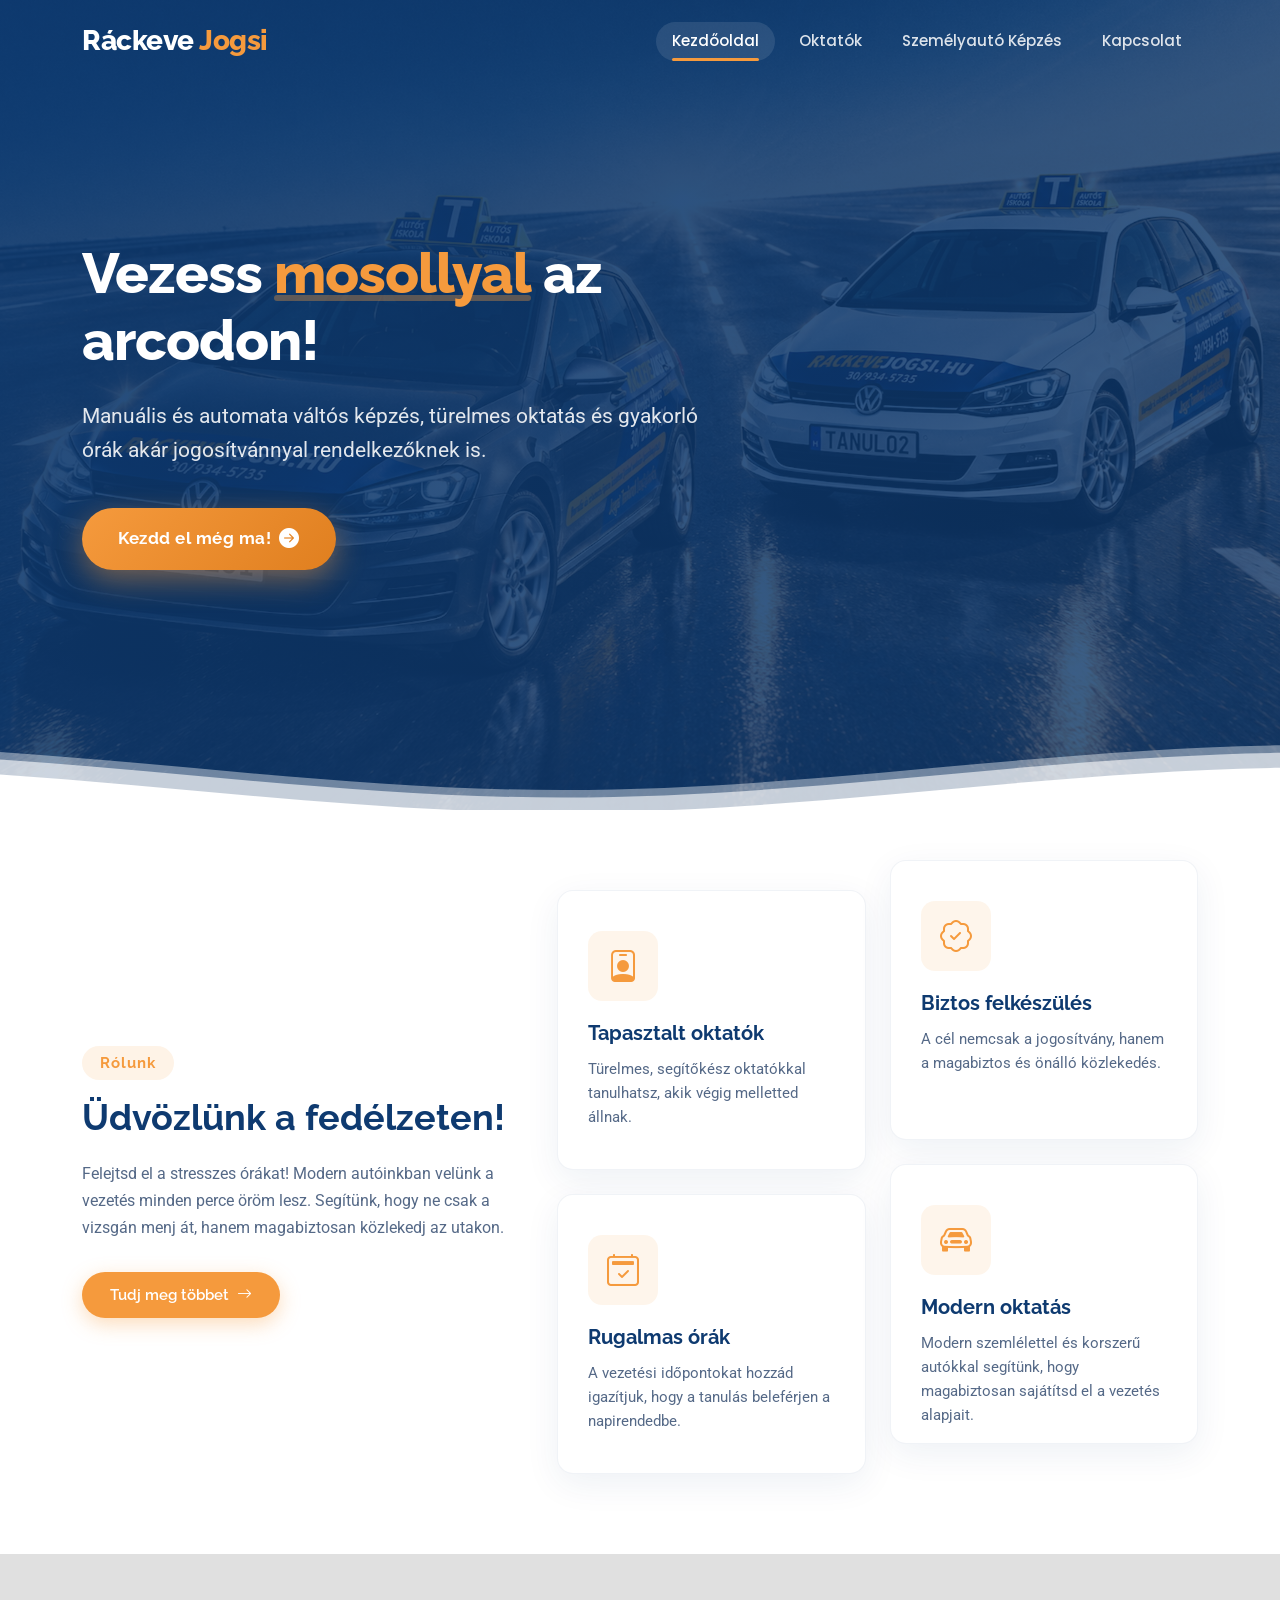
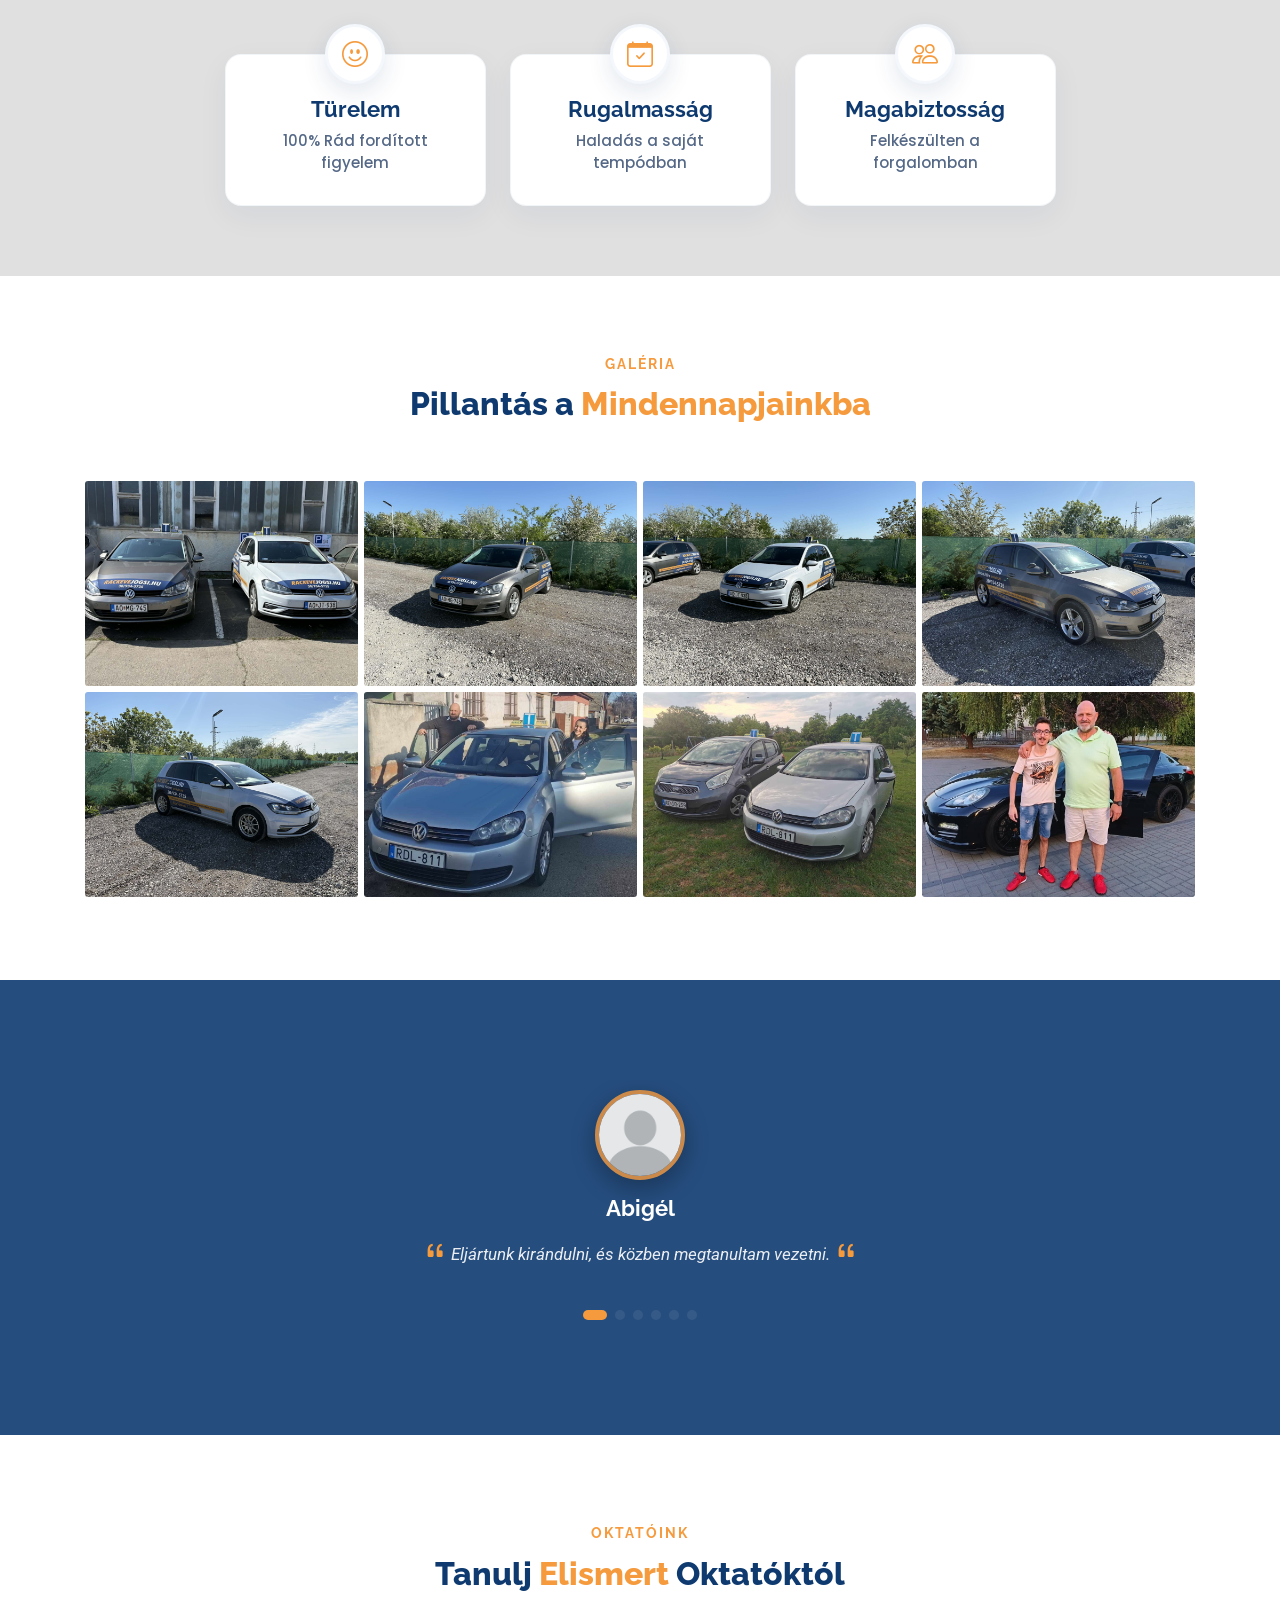
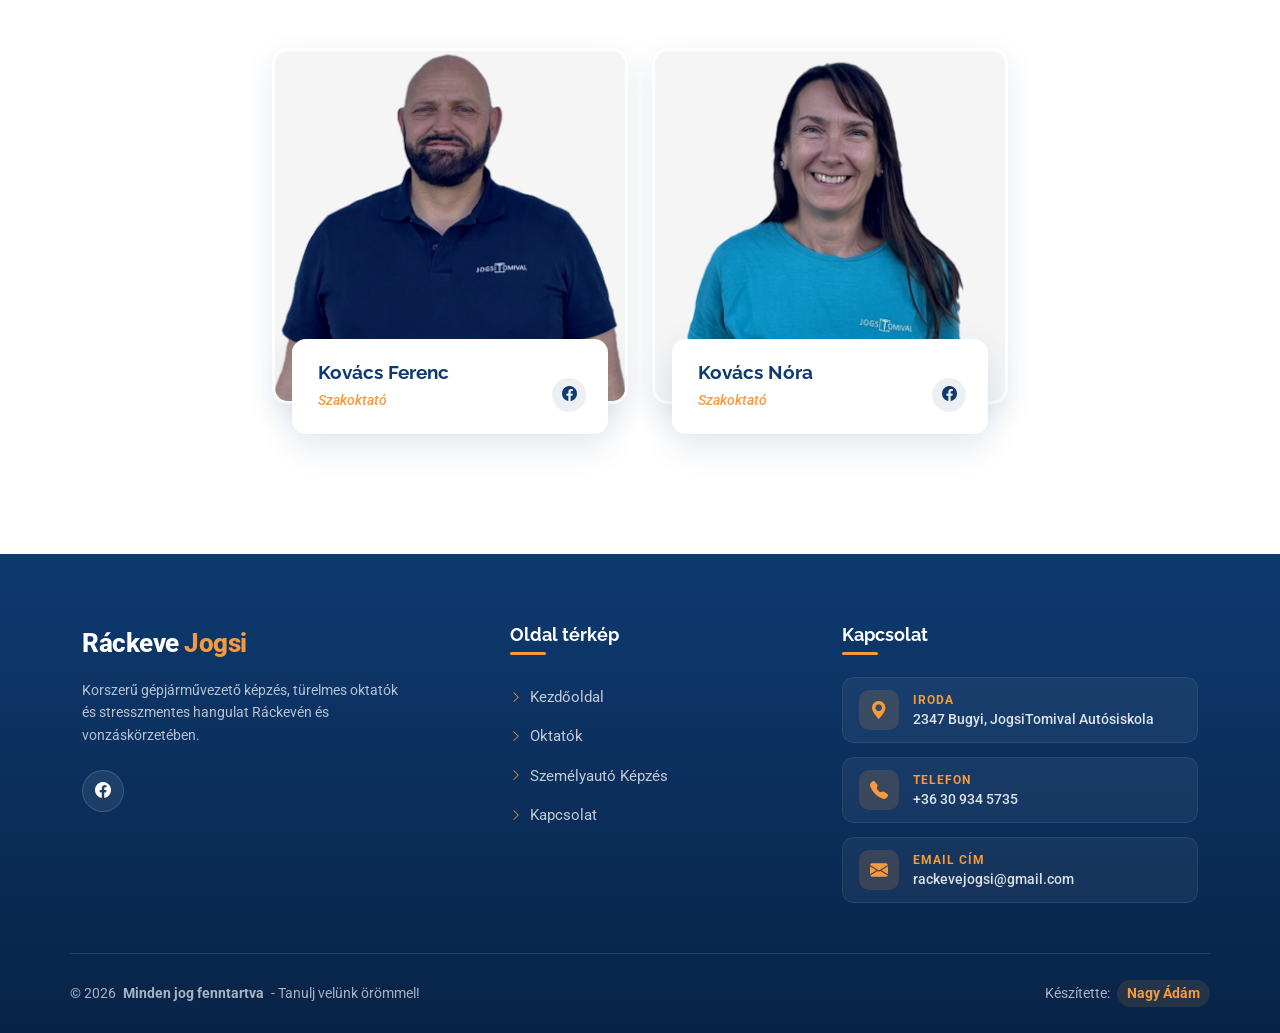
==== commit 7f6b2b8b: "Recent activity is focused on: - **`index.html`**: several comment-only updates on Feb 7. - **Deploy" ====
--- a/index.html
+++ b/index.html
@@ -1,1043 +1,523 @@
 <!DOCTYPE html>
 <html lang="hu">
+
 <head>
-    <meta charset="UTF-8">
-    <meta name="viewport" content="width=device-width, initial-scale=1.0">
-    <title>Ráckeve Jogsi - Gépjárművezető-szakoktatás</title>
-    <link href="https://fonts.googleapis.com/css2?family=Montserrat:wght@400;700&family=Roboto:wght@300;400&display=swap" rel="stylesheet">
-    <style>
-        /* --- SZÍNPALETTA ÉS ALAPOK --- */
-        :root {
-            --primary-blue: #0984e3;
-            --facebook-blue: #1877f2; /* Facebook kék szín */
-            --accent-orange: #ff9f43;
-            --soft-blue: #ebf5ff;
-            --text-dark: #2d3436;
-            --white: #ffffff;
-            --bg-light-grey: #f0f2f5; /* Élénk szürke háttérszín */
-            --shadow: 0 10px 25px rgba(0,0,0,0.1);
-            --car-width: 350px;
-        }
-
-        body {
-            font-family: 'Roboto', sans-serif;
-            margin: 0;
-            color: var(--text-dark);
-            background-color: var(--bg-light-grey);
-            display: flex;
-            flex-direction: column;
-            min-height: 100vh;
-            overflow-x: hidden;
-        }
-
-        h1, h2, h3, h4, h5 { font-family: 'Montserrat', sans-serif; }
-
-        /* --- FEJLÉC ÉS MENÜ --- */
-        header {
-            background-color: var(--facebook-blue);
-            padding: 10px 0;
-            position: fixed;
-            width: 100%;
-            top: 0;
-            z-index: 1000;
-            box-shadow: 0 2px 15px rgba(0,0,0,0.15);
-        }
-
-        nav {
-            max-width: 1200px;
-            margin: auto;
-            display: grid;
-            grid-template-columns: 1fr auto 1fr;
-            align-items: center;
-            padding: 0 20px;
-        }
-
-        .nav-left {
-            display: flex;
-            justify-content: flex-start;
-        }
-
-        .fb-link {
-            display: flex;
-            align-items: center;
-            justify-content: center;
-            transition: transform 0.2s;
-            border: 1.5px solid var(--white);
-            padding: 0;
-            border-radius: 6px;
-            overflow: hidden;
-            line-height: 0;
-            text-decoration: none;
-        }
-
-        .fb-link:hover { transform: scale(1.1); }
-
-        .nav-center {
-            text-align: center;
-        }
-
-        .logo {
-            font-weight: 700;
-            font-size: 1.6rem;
-            color: var(--white);
-            text-decoration: none;
-            cursor: pointer;
-            letter-spacing: -1px;
-            white-space: nowrap;
-        }
-
-        .logo span { color: var(--accent-orange); }
-
-        .nav-right {
-            display: flex;
-            justify-content: flex-end;
-            align-items: center;
-            gap: 15px;
-        }
-
-        .main-menu-container {
-            position: relative;
-        }
-
-        .menu-trigger {
-            background: var(--white);
-            color: var(--facebook-blue);
-            padding: 10px 25px;
-            border-radius: 30px;
-            text-decoration: none;
-            font-weight: 700;
-            text-transform: uppercase;
-            font-size: 0.8rem;
-            cursor: pointer;
-            transition: all 0.3s ease;
-            display: inline-block;
-            box-shadow: 0 4px 10px rgba(0,0,0,0.1);
-            border: none;
-        }
-
-        .menu-trigger:hover {
-            background: var(--accent-orange);
-            color: var(--white);
-            box-shadow: 0 6px 20px rgba(255, 159, 67, 0.4);
-        }
-
-        .lang-switch {
-            display: flex;
-            gap: 10px;
-        }
-
-        .flag-btn {
-            cursor: pointer;
-            width: 30px;
-            height: 30px;
-            display: flex;
-            align-items: center;
-            justify-content: center;
-            transition: transform 0.2s, filter 0.2s;
-            background: none;
-            border: none;
-            padding: 0;
-            border-radius: 50%;
-            overflow: hidden;
-            box-shadow: 0 2px 5px rgba(0,0,0,0.2);
-        }
-
-        .flag-btn:hover { transform: scale(1.15); }
-        .flag-btn.active { 
-            filter: grayscale(0); 
-            outline: 2px solid var(--accent-orange);
-            outline-offset: 2px;
-        }
-        .flag-btn:not(.active) { filter: grayscale(0.5); opacity: 0.7; }
-
-        .dropdown-menu {
-            display: none;
-            position: absolute;
-            right: 0;
-            top: 100%;
-            background-color: var(--white);
-            min-width: 220px;
-            box-shadow: var(--shadow);
-            border-top: 5px solid var(--accent-orange);
-            list-style: none;
-            padding: 10px 0;
-            margin: 0;
-            border-radius: 0 0 15px 15px;
-        }
-
-        .dropdown-menu li { border-bottom: 1px solid #f1f1f1; }
-        .dropdown-menu a {
-            display: block;
-            padding: 12px 20px;
-            text-decoration: none;
-            color: var(--facebook-blue);
-            font-weight: 700;
-            font-size: 0.9rem;
-            transition: 0.2s;
-            cursor: pointer;
-        }
-
-        .dropdown-menu a:hover {
-            background-color: var(--soft-blue);
-            padding-left: 28px;
-            color: var(--accent-orange);
-        }
-
-        /* --- JAVÍTOTT MENÜ LOGIKA --- */
-        /* Asztali gépen marad a hover, mobilon az .active osztály dönt */
-        @media (hover: hover) {
-            .main-menu-container:hover .dropdown-menu { display: block; }
-        }
-        .main-menu-container.active .dropdown-menu { display: block; }
-
-        /* --- TARTALOM TERÜLET --- */
-        main { flex: 1; margin-top: 70px; }
-        .page { display: none; }
-        .page.active { display: block; }
-
-        /* --- HERO SZEKCIÓ --- */
-        .hero {
-            position: relative;
-            height: 70vh;
-            background-color: var(--white);
-            display: flex;
-            flex-direction: column;
-            justify-content: center;
-            align-items: center;
-            text-align: center;
-            color: var(--white);
-            padding: 0 20px;
-            overflow: hidden;
-        }
-
-        .hero-bg-reveal {
-            position: absolute;
-            top: 0;
-            left: 0;
-            width: 100%;
-            height: 100%;
-            background-image: linear-gradient(rgba(0,0,0,0.2), rgba(0,0,0,0.4)), url('main_picture.png');
-            background-size: cover;
-            background-position: center;
-            background-repeat: no-repeat;
-            background-color: var(--white); 
-            z-index: 1;
-            clip-path: inset(0 100% 0 0);
-        }
-
-        .car-actor {
-            position: absolute;
-            left: 0; 
-            bottom: 12%;
-            width: var(--car-width); 
-            height: auto;
-            z-index: 10;
-            pointer-events: none;
-            transform: scaleX(-1);
-        }
-
-        .car-actor img {
-            width: 100%;
-            height: auto;
-            display: block;
-            mix-blend-mode: multiply;
-            filter: contrast(120%) brightness(100%);
-        }
-
-        .hero-content {
-            position: relative;
-            z-index: 5;
-            opacity: 0; 
-            text-shadow: 0 2px 10px rgba(0,0,0,0.5);
-            margin-top: 80px; /* A feliratok és a gomb lejjebb lettek tolva */
-        }
-
-        .hero-info-text {
-            position: absolute;
-            bottom: 30px;
-            left: 0;
-            right: 0;
-            z-index: 5;
-            opacity: 0;
-            font-size: 1rem;
-            font-weight: 400;
-            color: var(--white);
-            text-shadow: 0 2px 8px rgba(0,0,0,0.6);
-            padding: 0 20px;
-        }
-
-        .start-animation .car-actor { animation: driveAcross 3.5s cubic-bezier(0.4, 0, 0.2, 1) forwards; }
-        .start-animation .hero-bg-reveal { animation: revealWithClip 3.5s cubic-bezier(0.4, 0, 0.2, 1) forwards; }
-        .start-animation .hero-content { animation: fadeInText 1s ease 2.8s forwards; }
-        .start-animation .hero-info-text { animation: fadeInText 1s ease 2.8s forwards; }
-
-        @keyframes driveAcross { 0% { left: 0; } 100% { left: 100%; } }
-        @keyframes revealWithClip { 0% { clip-path: inset(0 100% 0 0); } 100% { clip-path: inset(0 0 0 0); } }
-        @keyframes fadeInText { from { opacity: 0; transform: translateY(20px); } to { opacity: 1; transform: translateY(0); } }
-
-        /* --- OLDAL ELEMEK --- */
-        .content-container { padding: 80px 20px; max-width: 1100px; margin: auto; }
-        h2 { text-align: center; font-size: 2.5rem; margin-bottom: 50px; color: var(--facebook-blue); position: relative; padding-bottom: 20px; }
-        h2::after { content: ''; width: 80px; height: 6px; background: var(--accent-orange); position: absolute; bottom: 0; left: 50%; transform: translateX(-50%); border-radius: 3px; }
-
-        .btn-action {
-            background: linear-gradient(135deg, var(--accent-orange), #ff793f);
-            color: var(--white);
-            padding: 18px 45px;
-            border-radius: 50px;
-            text-decoration: none;
-            font-weight: 700;
-            text-transform: uppercase;
-            transition: all 0.3s ease;
-            display: inline-block;
-            cursor: pointer;
-            border: none;
-            box-shadow: 0 10px 25px rgba(255, 159, 67, 0.4);
-        }
-
-        .btn-action:hover { transform: scale(1.05); background: var(--white); color: var(--accent-orange); }
-
-        /* --- VÉLEMÉNYEK STÍLUSA --- */
-        .reviews-grid {
-            display: grid;
-            grid-template-columns: repeat(auto-fit, minmax(280px, 1fr));
-            gap: 30px;
-            margin-top: 40px;
-        }
-
-        .review-card {
-            background: var(--white);
-            padding: 30px;
-            border-radius: 20px;
-            box-shadow: var(--shadow);
-            position: relative;
-            transition: transform 0.3s;
-            border-bottom: 6px solid var(--accent-orange);
-        }
-
-        .review-card:hover { transform: translateY(-5px); }
-
-        .review-card::before {
-            content: '“';
-            position: absolute;
-            top: 10px;
-            left: 20px;
-            font-size: 4rem;
-            color: var(--facebook-blue);
-            opacity: 0.2;
-            font-family: serif;
-        }
-
-        .review-text {
-            font-style: italic;
-            line-height: 1.6;
-            margin-bottom: 20px;
-            color: var(--text-dark);
-        }
-
-        .review-author {
-            font-weight: 700;
-            color: var(--facebook-blue);
-            display: block;
-            text-align: right;
-        }
-
-        /* --- ÚJ KÉP SZEKCIÓ --- */
-        .home-image-section {
-            width: 100%;
-            max-width: 1000px;
-            margin: 40px auto 0 auto;
-            border-radius: 20px;
-            overflow: hidden;
-            box-shadow: var(--shadow);
-        }
-
-        .home-image-section img {
-            width: 100%;
-            height: auto;
-            display: block;
-        }
-
-        /* --- OKTATÓK KÁRTYA STÍLUSA --- */
-        .instructors-grid { display: grid; grid-template-columns: repeat(auto-fit, minmax(300px, 1fr)); gap: 40px; }
-        .instructor-card { 
-            background: var(--white); 
-            border-radius: 20px; 
-            overflow: hidden; 
-            box-shadow: var(--shadow); 
-            text-align: center; 
-            padding-bottom: 30px; 
-            border: 1px solid #f1f1f1; 
-            transition: 0.3s; 
-            display: flex; 
-            flex-direction: column; 
-            cursor: pointer;
-        }
-        .instructor-card:hover { transform: translateY(-10px); border-color: var(--facebook-blue); }
-        .instructor-img { 
-            width: 100%; 
-            height: 300px; /* Megnövelt magasság a teljes alakhoz */
-            background: var(--white); 
-            display: flex; 
-            align-items: center; 
-            justify-content: center; 
-            overflow: hidden;
-            padding: 10px;
-        }
-        .instructor-img img {
-            max-width: 100%;
-            max-height: 100%;
-            object-fit: contain; /* Teljesen belefér vágás nélkül */
-        }
+  <meta charset="utf-8">
+  <meta content="width=device-width, initial-scale=1.0" name="viewport">
+  <title>Ráckeve Jogsi</title>
+  <meta name="description" content="Kovács Ferenc vagyok, a JogsiTomival Autósiskola „B” kategóriás gyakorlati oktatója, magyar és angol nyelven vállalom az oktatást.">
+  <meta name="keywords" content="autósiskola, jogosítvány, Ráckeve, vezetés, B kategória">
+
+  <link href="assets/img/favicon.png" rel="icon">
+  <link href="assets/img/apple-touch-icon.png" rel="apple-touch-icon">
+
+  <link href="https://fonts.googleapis.com" rel="preconnect">
+  <link href="https://fonts.gstatic.com" rel="preconnect" crossorigin>
+  <link href="https://fonts.googleapis.com/css2?family=Poppins:ital,wght@0,300;0,400;0,500;0,600;0,700;0,800;1,400&family=Raleway:ital,wght@0,400;0,600;0,700;0,800;1,400&family=Roboto:ital,wght@0,300;0,400;0,500;0,700;1,400&display=swap" rel="stylesheet">
+
+  <link href="assets/vendor/bootstrap/css/bootstrap.min.css" rel="stylesheet">
+  <link href="assets/vendor/bootstrap-icons/bootstrap-icons.css" rel="stylesheet">
+  <link href="assets/vendor/aos/aos.css" rel="stylesheet">
+  <link href="assets/vendor/glightbox/css/glightbox.min.css" rel="stylesheet">
+  <link href="assets/vendor/swiper/swiper-bundle.min.css" rel="stylesheet">
+
+  <link href="assets/css/main.css" rel="stylesheet">
+</head>
+
+<body class="index-page">
+
+  <div id="preloader">
+    <div class="speedo-container">
+      <svg class="speedo-svg" viewBox="0 0 200 130">
+
+        <path class="speedo-track" d="M 30 110 A 70 70 0 1 1 170 110" />
+
+        <path class="speedo-fill" d="M 30 110 A 70 70 0 1 1 170 110" />
+
+        <line x1="30" y1="110" x2="42" y2="105" class="speedo-tick" />
+        <line x1="45" y1="65" x2="55" y2="72" class="speedo-tick" />
+        <line x1="100" y1="40" x2="100" y2="52" class="speedo-tick main-tick" />
+        <line x1="155" y1="65" x2="145" y2="72" class="speedo-tick" />
+        <line x1="170" y1="110" x2="158" y2="105" class="speedo-tick" />
+
+        <line class="speedo-needle" x1="100" y1="110" x2="100" y2="45" />
+        <circle cx="100" cy="110" r="9" class="speedo-center-outer" />
+        <circle cx="100" cy="110" r="5" class="speedo-center" />
+      </svg>
+      <div class="speedo-counter-wrap">
+        <span id="speedo-count" class="speedo-counter">0</span>
+        <span class="speedo-unit">KM/H</span>
+      </div>
+      <div class="speedo-text">Betöltés...</div>
+    </div>
+  </div>
+
+  <header id="header" class="header d-flex align-items-center fixed-top">
+    <div class="container-fluid container-xl position-relative d-flex align-items-center justify-content-between">
+
+      <a href="index.html" class="logo d-flex align-items-center">
+        <h1 class="sitename">Ráckeve <span class="highlight-brand">Jogsi</span></h1>
+      </a>
+
+      <nav id="navmenu" class="navmenu">
+        <ul>
+          <li><a href="index.html" class="active">Kezdőoldal</a></li>
+          <li><a href="team.html">Oktatók</a></li>
+          <li><a href="courses.html">Személyautó Képzés</a></li>
+          <li><a href="contact.html">Kapcsolat</a></li>       
+        </ul>
+        <i class="mobile-nav-toggle d-xl-none bi bi-list"></i>
+      </nav>
+
+    </div>
+  </header>
+
+  <main class="main">
+
+    <section id="hero" class="hero section dark-background">
+      <img src="assets/img/hero-bg-2.jpg" alt="Ráckeve Jogsi háttérkép" class="hero-bg">
+
+      <div class="container">
+        <div class="row gy-4 justify-content-between">
+
+          <div class="col-lg-8 col-xl-7 d-flex flex-column justify-content-center" data-aos="fade-up" data-aos-duration="900">
+            <h1>Vezess <span>mosollyal</span> az arcodon!</h1>
+            <p>Manuális és automata váltós képzés, türelmes oktatás és gyakorló órák akár jogosítvánnyal rendelkezőknek is.</p>
+            <div class="hero-action-wrapper d-flex align-items-center flex-wrap gap-3">
+              <a href="contact.html" class="btn-get-started pulse-button">
+                <span>Kezdd el még ma!</span>
+                <i class="bi bi-arrow-right-circle-fill ms-2"></i>
+              </a>              
+            </div>
+          </div>
+
+        </div>
+      </div>
+
+      <svg class="hero-waves" xmlns="http://www.w3.org/2000/svg" xmlns:xlink="http://www.w3.org/1999/xlink" viewBox="0 24 150 28" preserveAspectRatio="none">
+        <defs>
+          <path id="wave-path" d="M-160 44c30 0 58-18 88-18s 58 18 88 18 58-18 88-18 58 18 88 18 v44h-352z"></path>
+        </defs>
+        <g class="wave1">
+          <use xlink:href="#wave-path" x="50" y="3"></use>
+        </g>
+        <g class="wave2">
+          <use xlink:href="#wave-path" x="50" y="0"></use>
+        </g>
+        <g class="wave3">
+          <use xlink:href="#wave-path" x="50" y="9"></use>
+        </g>
+      </svg>
+
+    </section>
+
+
+    <section id="about" class="about section">
+
+      <div class="container" data-aos="fade-up" data-aos-delay="100">
+        <div class="row align-items-xl-center gy-5">
+
+          <div class="col-xl-5 content">
+            <h3>Rólunk</h3>
+            <h2>Üdvözlünk a fedélzeten!</h2>
+            <p>
+              Felejtsd el a stresszes órákat! Modern autóinkban velünk a vezetés minden perce öröm lesz. Segítünk, hogy ne csak a vizsgán menj át, hanem magabiztosan közlekedj az utakon.
+            </p>
+            <a href="team.html" class="read-more"><span>Tudj meg többet</span><i class="bi bi-arrow-right"></i></a>
+          </div>
+
+          <div class="col-xl-7">
+            <div class="row gy-4 icon-boxes">
+
+              <div class="col-md-6" data-aos="fade-up" data-aos-delay="200">
+                <div class="icon-box">
+                  <i class="bi bi-person-badge"></i>
+                  <h3>Tapasztalt oktatók</h3>
+                  <p>Türelmes, segítőkész oktatókkal tanulhatsz, akik végig melletted állnak.</p>
+                </div>
+              </div> 
+
+              <div class="col-md-6" data-aos="fade-up" data-aos-delay="300">
+                <div class="icon-box">
+                  <i class="bi bi-patch-check"></i>
+                  <h3>Biztos felkészülés</h3>
+                  <p>A cél nemcsak a jogosítvány, hanem a magabiztos és önálló közlekedés.</p>
+                </div>
+              </div> 
+
+              <div class="col-md-6" data-aos="fade-up" data-aos-delay="400">
+                <div class="icon-box">
+                  <i class="bi bi-calendar2-check"></i>
+                  <h3>Rugalmas órák</h3>
+                  <p>A vezetési időpontokat hozzád igazítjuk, hogy a tanulás beleférjen a napirendedbe.</p>
+                </div>
+              </div> 
+
+              <div class="col-md-6" data-aos="fade-up" data-aos-delay="500">
+                <div class="icon-box">
+                  <i class="bi bi-car-front"></i>
+                  <h3>Modern oktatás</h3>
+                  <p>Modern szemlélettel és korszerű autókkal segítünk, hogy magabiztosan sajátítsd el a vezetés alapjait.</p>
+                </div>
+              </div>
+
+            </div>
+          </div>
+
+        </div>
+      </div>
+
+    </section>
+
+    <section id="stats" class="stats section light-background">
+
+      <div class="container" data-aos="fade-up" data-aos-delay="100">
+
+        <div class="row gy-4 justify-content-center">
+
+          <div class="col-lg-3 col-md-6 d-flex flex-column align-items-center">
+            <i class="bi bi-emoji-smile"></i>
+            <div class="stats-item">
+              <span class="stats-title">Türelem</span>
+              <p>100% Rád fordított figyelem</p>
+            </div>
+          </div>
+
+          <div class="col-lg-3 col-md-6 d-flex flex-column align-items-center">
+            <i class="bi bi-calendar-check"></i>
+            <div class="stats-item">
+              <span class="stats-title">Rugalmasság</span>
+              <p>Haladás a saját tempódban</p>
+            </div>
+          </div>
+
+          <div class="col-lg-3 col-md-6 d-flex flex-column align-items-center">
+            <i class="bi bi-people"></i>
+            <div class="stats-item">
+              <span class="stats-title">Magabiztosság</span>
+              <p>Felkészülten a forgalomban</p>
+            </div>
+          </div>
+
+        </div>
+
+      </div>
+
+    </section>
+
+    <section id="gallery" class="gallery">
+
+      <div class="container section-title" data-aos="fade-up">
+        <h2>Galéria</h2>
+        <div><span>Pillantás a</span> <span class="description-title">Mindennapjainkba</span></div>
+      </div>
+
+      <div class="container" data-aos="fade-up" data-aos-delay="100">
+
+        <div class="row g-0">
+
+          <div class="col-lg-3 col-md-4 col-sm-6">
+            <div class="gallery-item">
+              <a href="assets/img/gallery/gallery-1.jpg" class="glightbox" data-gallery="images-gallery">
+                <img src="assets/img/gallery/gallery-1.jpg" alt="" class="img-fluid">
+              </a>
+            </div>
+          </div>
+
+          <div class="col-lg-3 col-md-4 col-sm-6">
+            <div class="gallery-item">
+              <a href="assets/img/gallery/gallery-2.jpg" class="glightbox" data-gallery="images-gallery">
+                <img src="assets/img/gallery/gallery-2.jpg" alt="" class="img-fluid">
+              </a>
+            </div>
+          </div>
+
+          <div class="col-lg-3 col-md-4 col-sm-6">
+            <div class="gallery-item">
+              <a href="assets/img/gallery/gallery-3.jpg" class="glightbox" data-gallery="images-gallery">
+                <img src="assets/img/gallery/gallery-3.jpg" alt="" class="img-fluid">
+              </a>
+            </div>
+          </div>
+
+          <div class="col-lg-3 col-md-4 col-sm-6">
+            <div class="gallery-item">
+              <a href="assets/img/gallery/gallery-4.jpg" class="glightbox" data-gallery="images-gallery">
+                <img src="assets/img/gallery/gallery-4.jpg" alt="" class="img-fluid">
+              </a>
+            </div>
+          </div>
+
+          <div class="col-lg-3 col-md-4 col-sm-6">
+            <div class="gallery-item">
+              <a href="assets/img/gallery/gallery-5.jpg" class="glightbox" data-gallery="images-gallery">
+                <img src="assets/img/gallery/gallery-5.jpg" alt="" class="img-fluid">
+              </a>
+            </div>
+          </div>
+
+          <div class="col-lg-3 col-md-4 col-sm-6">
+            <div class="gallery-item">
+              <a href="assets/img/gallery/gallery-6.jpg" class="glightbox" data-gallery="images-gallery">
+                <img src="assets/img/gallery/gallery-6.jpg" alt="" class="img-fluid">
+              </a>
+            </div>
+          </div>
+
+          <div class="col-lg-3 col-md-4 col-sm-6">
+            <div class="gallery-item">
+              <a href="assets/img/gallery/gallery-7.jpg" class="glightbox" data-gallery="images-gallery">
+                <img src="assets/img/gallery/gallery-7.jpg" alt="" class="img-fluid">
+              </a>
+            </div>
+          </div>
+
+          <div class="col-lg-3 col-md-4 col-sm-6">
+            <div class="gallery-item">
+              <a href="assets/img/gallery/gallery-8.jpg" class="glightbox" data-gallery="images-gallery">
+                <img src="assets/img/gallery/gallery-8.jpg" alt="" class="img-fluid">
+              </a>
+            </div>
+          </div>
+
+        </div>
+
+      </div>
+
+    </section>
+
+    <section id="testimonials" class="testimonials section dark-background">
+
+      <div class="container" data-aos="fade-up" data-aos-delay="100">
+
+        <div class="swiper init-swiper">
+          <script type="application/json" class="swiper-config">
+            {
+              "loop": true,
+              "speed": 600,
+              "autoplay": {
+                "delay": 5000
+              },
+              "slidesPerView": "auto",
+              "pagination": {
+                "el": ".swiper-pagination",
+                "type": "bullets",
+                "clickable": true
+              }
+            }
+          </script>
+          <div class="swiper-wrapper">
+
+            <div class="swiper-slide">
+              <div class="testimonial-item">
+                <img src="assets/img/testimonials/testimonials-1.jpg" class="testimonial-img" alt="">
+                <h3>Abigél</h3>
+                <p>
+                  <i class="bi bi-quote quote-icon-left"></i>
+                  <span>Eljártunk kirándulni, és közben megtanultam vezetni.</span>
+                  <i class="bi bi-quote quote-icon-right"></i>
+                </p>
+              </div>
+            </div>
+
+            <div class="swiper-slide">
+              <div class="testimonial-item">
+                <img src="assets/img/testimonials/testimonials-1.jpg" class="testimonial-img" alt="">
+                <h3>Marci</h3>
+                <p>
+                  <i class="bi bi-quote quote-icon-left"></i>
+                  <span>Nem is álmodtam róla, hogy ilyen gyorsan megtanulok vezetni.</span>
+                  <i class="bi bi-quote quote-icon-right"></i>
+                </p>
+              </div>
+            </div>
+
+            <div class="swiper-slide">
+              <div class="testimonial-item">
+                <img src="assets/img/testimonials/testimonials-1.jpg" class="testimonial-img" alt="">
+                <h3>Erika</h3>
+                <p>
+                  <i class="bi bi-quote quote-icon-left"></i>
+                  <span>Amikor átjöttem hozzátok, akkor jöttem rá, hogy tanulni lehet stresszmentesen is!</span>
+                  <i class="bi bi-quote quote-icon-right"></i>
+                </p>
+              </div>
+            </div>
+
+            <div class="swiper-slide">
+              <div class="testimonial-item">
+                <img src="assets/img/testimonials/testimonials-1.jpg" class="testimonial-img" alt="">
+                <h3>Laura</h3>
+                <p>
+                  <i class="bi bi-quote quote-icon-left"></i>
+                  <span>Örülök, hogy meglett a jogsim, de nagyon fognak hiányozni az órák!</span>
+                  <i class="bi bi-quote quote-icon-right"></i>
+                </p>
+              </div>
+            </div>
+
+            <div class="swiper-slide">
+              <div class="testimonial-item">
+                <img src="assets/img/testimonials/testimonials-1.jpg" class="testimonial-img" alt="">
+                <h3>Ákos</h3>
+                <p>
+                  <i class="bi bi-quote quote-icon-left"></i>
+                  <span>Nagyon féltem a vezetéstől, de nem gondoltam, hogy ilyen egyszerű veletek.</span>
+                  <i class="bi bi-quote quote-icon-right"></i>
+                </p>
+              </div>
+            </div>
+
+            <div class="swiper-slide">
+              <div class="testimonial-item">
+                <img src="assets/img/testimonials/testimonials-1.jpg" class="testimonial-img" alt="">
+                <h3>Adél</h3>
+                <p>
+                  <i class="bi bi-quote quote-icon-left"></i>
+                  <span>Féltem a vezetéstől, de itt minden stressz elszállt az első óra után. Köszönöm a türelmet!</span>
+                  <i class="bi bi-quote quote-icon-right"></i>
+                </p>
+              </div>
+            </div>
+
+          </div>
+          <div class="swiper-pagination"></div>
+        </div>
+
+      </div>
+
+    </section>
+
+    <section id="team" class="team section">
+
+      <div class="container section-title" data-aos="fade-up">
+        <h2>Oktatóink</h2>
+        <div><span>Tanulj</span> <span class="description-title">Elismert</span> Oktatóktól</div>
+      </div>
+
+      <div class="container">
+
+        <div class="row gy-5 justify-content-center">
+
+          <div class="col-lg-4 col-md-6" data-aos="fade-up" data-aos-delay="100">
+            <div class="member">
+              <div class="pic"><a href="team.html" class="stretched-link member-name-link"></a><img src="assets/img/team/kovacs_ferenc.jpg" class="img-fluid" alt="Kovács Ferenc"></a></div>
+              <div class="member-info">
+                <h4>Kovács Ferenc</h4>
+                <span>Szakoktató</span>
+                <div class="social">
+                  <a href="https://www.facebook.com/csalad.kovacs.946?locale=hu_HU" aria-label="Facebook"><i class="bi bi-facebook"></i></a>
+                </div>
+              </div>
+            </div>
+          </div>
+
+          <div class="col-lg-4 col-md-6" data-aos="fade-up" data-aos-delay="200">
+            <div class="member">
+              <div class="pic"><a href="team.html" class="stretched-link member-name-link"><img src="assets/img/team/kovacs_nora.jpg" class="img-fluid" alt="Kovács Nóra"></a></div>
+              <div class="member-info">
+                <h4>Kovács Nóra</h4>
+                <span>Szakoktató</span>
+                <div class="social">
+                  <a href="https://www.facebook.com/csalad.kovacs.946?locale=hu_HU" aria-label="Facebook"><i class="bi bi-facebook"></i></a>
+                </div>
+              </div>
+            </div>
+          </div>
+
+        </div>
+
+      </div>
+
+    </section>
+
+  </main>
+
+  <footer id="footer" class="footer dark-background">
+
+    <div class="container footer-top">
+      <div class="row gy-4 justify-content-between align-items-start">
         
-        .instructor-info { padding: 20px; flex-grow: 1; }
-        .instructor-info h3 { 
-            margin-bottom: 5px; 
-            color: var(--facebook-blue); 
-            font-size: 1.6rem; 
-        }
-        .instructor-title {
-            color: var(--accent-orange);
-            font-weight: 700;
-            margin: 0 0 20px 0;
-            font-size: 1rem;
-        }
-        .instructor-card .btn-more { 
-            color: var(--facebook-blue); 
-            font-weight: 700; 
-            font-size: 0.9rem; 
-            text-transform: uppercase; 
-            text-decoration: underline; 
-        }
-
-        /* --- OKTATÓ RÉSZLETES OLDAL STÍLUS --- */
-        .instructor-profile-wrapper {
-            background: var(--white);
-            border-radius: 30px;
-            padding: 50px;
-            box-shadow: var(--shadow);
-            max-width: 1100px;
-            margin: auto;
-        }
-
-        .profile-name-center {
-            text-align: center;
-            margin-bottom: 40px;
-        }
-
-        .profile-name-center h2 {
-            margin: 0;
-            font-size: 2.8rem;
-            color: var(--facebook-blue);
-            padding-bottom: 10px;
-        }
-        .profile-name-center h2::after { width: 120px; height: 5px; }
-
-        .profile-content-layout {
-            display: grid;
-            grid-template-columns: 320px 1fr;
-            gap: 60px;
-        }
-
-        /* Bal oldali oszlop */
-        .profile-left-side {
-            display: flex;
-            flex-direction: column;
-            gap: 30px;
-        }
-
-        .profile-avatar-large {
-            width: 100%;
-            border-radius: 20px;
-            background: var(--white);
-            display: flex;
-            align-items: center;
-            justify-content: center;
-            border-bottom: 8px solid var(--accent-orange);
-            box-shadow: var(--shadow);
-            overflow: hidden;
-        }
-
-        .profile-avatar-large img {
-            width: 100%;
-            height: auto;
-            display: block;
-            object-fit: contain;
-        }
-
-        .profile-info-list {
-            display: flex;
-            flex-direction: column;
-            gap: 15px;
-        }
-
-        .info-item {
-            background: var(--bg-light-grey);
-            padding: 15px 20px;
-            border-radius: 12px;
-            border-left: 4px solid var(--facebook-blue);
-        }
-
-        .info-item h5 {
-            margin: 0 0 5px 0;
-            color: var(--facebook-blue);
-            font-size: 0.8rem;
-            text-transform: uppercase;
-            letter-spacing: 0.5px;
-        }
-
-        .info-item p {
-            margin: 0;
-            font-weight: 700;
-            font-size: 1rem;
-            color: var(--text-dark);
-        }
-
-        /* Jobb oldali oszlop */
-        .profile-right-side {
-            display: flex;
-            flex-direction: column;
-        }
-
-        .bio-title {
-            color: var(--facebook-blue);
-            font-size: 1.6rem;
-            margin-bottom: 25px;
-            position: relative;
-            padding-left: 15px;
-            border-left: 5px solid var(--accent-orange);
-        }
-
-        .bio-text {
-            line-height: 1.9;
-            font-size: 1.1rem;
-            color: var(--text-dark);
-            text-align: justify;
-            white-space: pre-line;
-        }
-
-        .profile-actions {
-            margin-top: auto;
-            padding-top: 40px;
-            display: flex;
-            justify-content: space-between;
-            align-items: center;
-        }
-
-        .btn-back-link {
-            background: none;
-            border: 2px solid var(--bg-light-grey);
-            color: var(--text-dark);
-            padding: 10px 25px;
-            border-radius: 30px;
-            font-weight: 700;
-            cursor: pointer;
-            transition: 0.3s;
-            display: flex;
-            align-items: center;
-            gap: 10px;
-        }
-        .btn-back-link:hover { background: var(--bg-light-grey); border-color: var(--facebook-blue); }
-
-        footer { background: var(--facebook-blue); color: var(--white); padding: 50px 20px; text-align: center; margin-top: auto; }
-
-        /* --- RESPONSIVE ADJUSTMENTS --- */
-        @media (max-width: 900px) {
-            .profile-content-layout { grid-template-columns: 1fr; }
-            .profile-avatar-large { max-width: 300px; margin: auto; }
-            .profile-name-center h2 { font-size: 2rem; }
-            .hero-info-text { font-size: 0.85rem; bottom: 20px; }
+        <div class="col-lg-4 col-md-6 footer-about">
+          <a href="index.html" class="logo d-flex align-items-center mb-3">
+            <span class="sitename">Ráckeve <span class="highlight-brand">Jogsi</span></span>
+          </a>
+          <p class="footer-desc">
+            Korszerű gépjárművezető képzés, türelmes oktatók és stresszmentes hangulat Ráckevén és vonzáskörzetében.
+          </p>
+          <div class="social-links d-flex mt-4">
+            <a href="https://www.facebook.com/csalad.kovacs.946?locale=hu_HU" aria-label="Facebook"><i class="bi bi-facebook"></i></a>
+          </div>
+        </div>
+
+        <div class="col-lg-3 col-md-6 footer-links">
+          <h4>Oldal térkép</h4>
+          <ul>
+            <li><a href="index.html"><i class="bi bi-chevron-right"></i> Kezdőoldal</a></li>
+            <li><a href="team.html"><i class="bi bi-chevron-right"></i> Oktatók</a></li>
+            <li><a href="courses.html"><i class="bi bi-chevron-right"></i> Személyautó Képzés</a></li>
+            <li><a href="contact.html"><i class="bi bi-chevron-right"></i> Kapcsolat</a></li>
+          </ul>
+        </div>
+
+        <div class="col-lg-4 col-md-6 footer-contact-wrapper">
+          <h4>Kapcsolat</h4>
+          <div class="contact-cards">
             
-            /* --- MOBIL HÁTTÉRKÉP JAVÍTÁS --- */
-            .hero {
-                height: 45vh;
-                min-height: 350px;
-            }
-            .hero-content {
-                margin-top: 40px;
-            }
-            .hero-content h1 {
-                font-size: 1.5rem;
-            }
-            .car-actor {
-                width: 220px;
-            }
-        }
-
-        @media (max-width: 600px) {
-            nav {
-                grid-template-columns: auto 1fr auto;
-                gap: 10px;
-            }
-            .logo {
-                font-size: 1.2rem;
-            }
-            .menu-trigger {
-                padding: 8px 15px;
-                font-size: 0.7rem;
-            }
-            .hero {
-                height: 40vh;
-            }
-        }
-    </style>
-</head>
-<body>
-
-    <header>
-        <nav>
-            <div class="nav-left">
-                <a href="#" onclick="openFacebook(event)" class="fb-link" title="Facebook">
-                    <svg width="28" height="28" viewBox="0 0 24 24">
-                        <rect width="24" height="24" fill="#1877f2" rx="4" />
-                        <path fill="white" d="M14 14.5h3.57l.53-4.13H14V7.71c0-1.19.33-2 2.04-2h2.18V2.01c-.38-.05-1.68-.16-3.2-.16-3.15 0-5.3 1.92-5.3 5.45v3.08H6.2v4.13h3.53V22h4.27v-7.5z"/>
-                    </svg>
-                </a>
-            </div>
-            
-            <div class="nav-center">
-                <div class="logo" onclick="showPage('home')">RÁCKEVE <span>JOGSI</span></div>
-            </div>
-
-            <div class="nav-right">
-                <div class="main-menu-container" id="menu-container">
-                    <button class="menu-trigger" id="menu-btn" data-i18n="nav-menu">Menü</button>
-                    <ul class="dropdown-menu">
-                        <li><a onclick="showPage('home')" data-i18n="menu-home">Kezdőoldal</a></li>
-                        <li><a onclick="showPage('instructors')" data-i18n="menu-instructors">Oktatók</a></li>
-                        <li><a onclick="showPage('training')" data-i18n="menu-training">Személyautó képzés</a></li>
-                        <li><a onclick="showPage('contact')" data-i18n="menu-contact">Kapcsolat</a></li>
-                    </ul>
-                </div>
-                <div class="lang-switch">
-                    <button class="flag-btn active" id="lang-hu" onclick="changeLang('hu')" title="Magyar">
-                        <svg viewBox="0 0 512 512">
-                            <rect width="512" height="170.7" fill="#e53935"/>
-                            <rect y="170.7" width="512" height="170.7" fill="#fff"/>
-                            <rect y="341.3" width="512" height="170.7" fill="#43a047"/>
-                        </svg>
-                    </button>
-                    <button class="flag-btn" id="lang-en" onclick="changeLang('en')" title="English">
-                        <svg viewBox="0 0 512 512">
-                            <rect width="512" height="512" fill="#012169"/>
-                            <path d="M0 0l512 512M512 0L0 512" stroke="#fff" stroke-width="60"/>
-                            <path d="M0 0l512 512M512 0L0 512" stroke="#C8102E" stroke-width="40"/>
-                            <path d="M256 0v512M0 256h512" stroke="#fff" stroke-width="100"/>
-                            <path d="M256 0v512M0 256h512" stroke="#C8102E" stroke-width="60"/>
-                        </svg>
-                    </button>
-                </div>
-            </div>
-        </nav>
-    </header>
-
-    <main id="app">
-        <!-- KEZDŐOLDAL -->
-        <div id="home" class="page active start-animation">
-            <div class="hero">
-                <div class="hero-bg-reveal"></div>
-                <div class="car-actor">
-                    <img src="golf_left_to_right.png" alt="Autó sziluett">
-                </div>
-                <div class="hero-content">
-                    <h1 data-i18n="hero-h1">Vezess mosollyal az arcodon!</h1>
-                    <button class="btn-action" onclick="showPage('contact')" data-i18n="hero-btn">Kezdd el még ma!</button>
-                </div>
-                <!-- ÚJ FELIRAT -->
-                <div class="hero-info-text" data-i18n="hero-info">Manuális, és automatás képzés, gyakorló órák jogsisoknak is</div>
-            </div>
-            <div class="content-container">
-                <h2 data-i18n="welcome-h2">Üdvözlünk a fedélzeten!</h2>
-                <p style="text-align: center; font-size: 1.2rem; line-height: 1.8; max-width: 800px; margin: auto; margin-bottom: 60px;" data-i18n="welcome-p">
-                    Felejtsd el a stresszes órákat! Modern autóinkban velünk a vezetés minden perce öröm lesz. 
-                    Segítünk, hogy ne csak a vizsgán menj át, hanem magabiztosan közlekedj az utakon.
-                </p>
-
-                <h2 data-i18n="reviews-h2">Visszajelzések</h2>
-                <div class="reviews-grid">
-                    <div class="review-card">
-                        <p class="review-text" data-i18n="rev1-text">Eljártunk kirándulni, és közben megtanultam vezetni.</p>
-                        <span class="review-author" data-i18n="rev1-author">- Abigél</span>
-                    </div>
-                    <div class="review-card">
-                        <p class="review-text" data-i18n="rev2-text">Nem is álmodtam róla, hogy ilyen gyorsan megtanulok vezetni.</p>
-                        <span class="review-author" data-i18n="rev2-author">- Marci</span>
-                    </div>
-                    <div class="review-card">
-                        <p class="review-text" data-i18n="rev3-text">Amikor átjöttem hozzátok, akkor jöttem rá, hogy tanulni lehet stresszmentesen is!</p>
-                        <span class="review-author" data-i18n="rev3-author">- Erika</span>
-                    </div>
-                    <div class="review-card">
-                        <p class="review-text" data-i18n="rev4-text">Örülök, hogy meglett a jogsim, de nagyon fognak hiányozni az órák!</p>
-                        <span class="review-author" data-i18n="rev4-author">- Laura</span>
-                    </div>
-                    <div class="review-card">
-                        <p class="review-text" data-i18n="rev5-text">Nagyon féltem a vezetéstől, de nem gondoltam, hogy ilyen egyszerű veletek.</p>
-                        <span class="review-author" data-i18n="rev5-author">- Ákos</span>
-                    </div>
-                    <div class="review-card">
-                        <p class="review-text" data-i18n="rev6-text">Féltem a vezetéstől, de itt minden stressz elszállt az első óra után. Köszönöm a türelmet!</p>
-                        <span class="review-author" data-i18n="rev6-author">- Adél</span>
-                    </div>
-                </div>
-            </div>
-        </div>
-
-        <!-- OKTATÓK OLDAL -->
-        <div id="instructors" class="page">
-            <div class="content-container">
-                <h2 data-i18n="team-h2">Oktatóink</h2>
-                <div class="instructors-grid">
-                    <div class="instructor-card" onclick="showPage('inst-ferenc-detail')">
-                        <div class="instructor-img">
-                            <img src="kovacs_ferenc.png" alt="Kovács Ferenc">
-                        </div>
-                        <div class="instructor-info">
-                            <h3 data-i18n="inst1-name">Kovács Ferenc</h3>
-                            <p class="instructor-title" data-i18n="label-instructor-title">Szakoktató</p>
-                            <span class="btn-more" data-i18n="btn-read-more">Tudj meg többet →</span>
-                        </div>
-                    </div>
-                    <div class="instructor-card" onclick="showPage('inst-nora-detail')">
-                        <div class="instructor-img">
-                            <img src="kovacs_nora.png" alt="Kovács Nóra">
-                        </div>
-                        <div class="instructor-info">
-                            <h3 data-i18n="inst2-name">Kovács Nóra</h3>
-                            <p class="instructor-title" data-i18n="label-instructor-title">Szakoktató</p>
-                            <span class="btn-more" data-i18n="btn-read-more">Tudj meg többet →</span>
-                        </div>
-                    </div>
-                </div>
-            </div>
-        </div>
-
-        <!-- FERENC RÉSZLETES OLDAL -->
-        <div id="inst-ferenc-detail" class="page">
-            <div class="content-container">
-                <div class="instructor-profile-wrapper">
-                    <div class="profile-name-center">
-                        <h2 data-i18n="inst1-name">Kovács Ferenc</h2>
-                    </div>
-                    
-                    <div class="profile-content-layout">
-                        <div class="profile-left-side">
-                            <div class="profile-avatar-large">
-                                <img src="kovacs_ferenc.png" alt="Kovács Ferenc">
-                            </div>
-                            <div class="profile-info-list">
-                                <div class="info-item">
-                                    <h5 data-i18n="label-car">Oktatóautó</h5>
-                                    <p data-i18n="inst1-car-name">VW Golf 7.5 & Golf 6</p>
-                                </div>
-                                <div class="info-item">
-                                    <h5 data-i18n="label-category">Kategória</h5>
-                                    <p data-i18n="inst1-category">"B" személygépkocsi</p>
-                                </div>
-                                <div class="info-item">
-                                    <h5 data-i18n="label-languages">Nyelvek</h5>
-                                    <p data-i18n="inst1-languages">Magyar, Angol</p>
-                                </div>
-                            </div>
-                        </div>
-                        
-                        <div class="profile-right-side">
-                            <h4 class="bio-title" data-i18n="label-intro">Szakmai Bemutatkozás</h4>
-                            <div class="bio-text">
-                                <p data-i18n="inst1-bio">Kovács Ferenc vagyok, a JogsiTomival Autósiskola „B” kategóriás gyakorlati oktatója, magyar és angol nyelven vállalom az oktatást.
-                                1987 óta sok millió kilométert vezettem különféle járműveken, köztük motoron is. Egész Európát bejártam többször, így sokféle szemszögből ismerem a közlekedést. A mai napig, csak úgy beülök az autómba vagy felülök a motoromra és kikapcsolódásként megyek egy kört. Imádok vezetni. Ezt az életérzést szeretném átadni, egy magabiztos tudással a jövő járművezetőinek.
-                                Meggyőződésem, hogy csak azt tudjuk jól csinálni, amit szeretünk is. Az oktatásokon fontos számomra, hogy mindig nyugalom és jó hangulat legyen, egy jó autóban. Oktatási tapasztalattal a hátam mögött vágtunk bele közösen feleségemmel ebbe a szép szakmába. Azóta már több ezer gyakorlati órán vagyok túl a tanítványaimmal. Szerencsésnek tartom magam, mert számomra a munkám a hobbim is. A modern, mai kornak megfelelő, magabiztos tudást igyekszem átadni tanítványaimnak.</p>
-                            </div>
-                            <div class="profile-actions">
-                                <button class="btn-back-link" onclick="showPage('instructors')">← <span data-i18n="btn-back">Vissza az oktatókhoz</span></button>
-                            </div>
-                        </div>
-                    </div>
-                </div>
-            </div>
-        </div>
-
-        <!-- NÓRA RÉSZLETES OLDAL -->
-        <div id="inst-nora-detail" class="page">
-            <div class="content-container">
-                <div class="instructor-profile-wrapper">
-                    <div class="profile-name-center">
-                        <h2 data-i18n="inst2-name">Kovács Nóra</h2>
-                    </div>
-                    
-                    <div class="profile-content-layout">
-                        <div class="profile-left-side">
-                            <div class="profile-avatar-large">
-                                <img src="kovacs_nora.png" alt="Kovács Nóra">
-                            </div>
-                            <div class="profile-info-list">
-                                <div class="info-item">
-                                    <h5 data-i18n="label-car">Oktatóautó</h5>
-                                    <p data-i18n="inst2-car-name">Kia Venga & VW Golf 7.5</p>
-                                </div>
-                                <div class="info-item">
-                                    <h5 data-i18n="label-category">Kategória</h5>
-                                    <p data-i18n="inst2-category">"B" személygépkocsi</p>
-                                </div>
-                                <div class="info-item">
-                                    <h5 data-i18n="label-languages">Nyelvek</h5>
-                                    <p data-i18n="inst2-languages">Magyar, Angol</p>
-                                </div>
-                            </div>
-                        </div>
-                        
-                        <div class="profile-right-side">
-                            <h4 class="bio-title" data-i18n="label-intro">Szakmai Bemutatkozás</h4>
-                            <div class="bio-text">
-                                <p data-i18n="inst2-bio">Kovács Nóra vagyok, a JogsiTomival Autósiskola „B” kategóriás gyakorlati oktatója, magyar és angol nyelven vállalom az oktatást.
-                                1994-ben szereztem a jogosítványomat, azóta napi szinten vezetek. Korábban stewardessként dolgoztam, a fél világot beutaztam, a legtóbb helyen autót is béreltem, így megismerhettem a különböző közlekedési kultúrákat szerte a világon.
-                                Férjemmel együtt döntöttünk úgy, hogy a rengeteg balesetmentesen levezetett kilométerrel a hátunk mögött, a tudásunkat és tapasztalatunkat másoknak is szeretnénk átadni. Fontos számomra, hogy a vezetési órák élvezetesen, nyugodt légkörben teljenek. Úgy gondolom, hogy a tanulás így a leghatékonyabb. Arra törekszem, hogy Tanulóim jól képzett, felelősségteljes járművezetőkké váljanak.
-                                Jelenleg egy KIA Vengával oktatok, találkozási pontok és oktatási időpontok tekintetében rugalmas vagyok.</p>
-                            </div>
-                            <div class="profile-actions">
-                                <button class="btn-back-link" onclick="showPage('instructors')">← <span data-i18n="btn-back">Vissza az oktatókhoz</span></button>
-                            </div>
-                        </div>
-                    </div>
-                </div>
-            </div>
-        </div>
-
-        <!-- KÉPZÉS OLDAL -->
-        <div id="training" class="page">
-            <div class="content-container">
-                <h2 data-i18n="train-h2">Személyautó (B) Képzés</h2>
-                <div style="background: var(--soft-blue); padding: 40px; border-radius: 20px; border-left: 10px solid var(--accent-orange);">
-                    <h3 data-i18n="train-h3">A jogosítvány megszerzésének menete</h3>
-                    <p>1. <strong data-i18n="train-step1-title">Jelentkezés az autósiskolába:</strong> <span data-i18n="train-step1-desc">Keress elérhetőségeinken, mindenben segítünk! (online intézhető)</span></p>
-                    <p>2. <strong data-i18n="train-step2-title">KRESZ tanfolyam:</strong> <span data-i18n="train-step2-desc">Online elméleti felkészülés a saját tempódban.</span></p>
-                    <p>3. <strong data-i18n="train-step3-title">Gyakorlati vezetés:</strong> <span data-i18n="train-step3-desc">Sikeres KRESZ vizsga után, minimum 30 óra vezetés a választott oktatóddal.</span></p>
-                    <p>4. <strong data-i18n="train-step4-title">Sikeres vizsga:</strong> <span data-i18n="train-step4-desc">Forgalmi vizsga után kézbe veheted a jogosítványod!</span></p>
-                    <p>5. <strong data-i18n="train-step5-title">+:</strong> <span data-i18n="train-step5-desc">A velünk tanulóknak ingyenes elsősegély tananyagot biztosítunk.</span></p>
-                </div>
-            </div>
-        </div>
-
-        <!-- KAPCSOLAT OLDAL -->
-        <div id="contact" class="page">
-            <div class="content-container">
-                <h2>Kapcsolat</h2>
-                <div style="text-align: center; background: var(--soft-blue); padding: 40px; border-radius: 20px;">
-                    <p style="font-size: 1.2rem; margin-bottom: 20px;" data-i18n="contact-p">Keress minket bizalommal kérdéseiddel!</p>
-                    <p><strong data-i18n="label-phone-1">Kovács Nóra:</strong> +36 30 222 1162</p>
-                    <p><strong data-i18n="label-phone-2">Kovács Ferenc:</strong> +36 30 934 5735</p>
-                    <p><strong data-i18n="label-email">Email:</strong> rackevejogsi@gmail.com</p>
-                    <p><strong data-i18n="label-office">Iroda:</strong> 2347 Bugyi, JogsiTomival Autósiskola</p>
-                    <p><strong data-i18n="label-meetingpoints">Találkozási pontok:</strong> <span data-i18n="label-p"> Tanulóink az ország sok feléről járnak hozzánk tanulni. Keress minket bárhonnan, rugalmas találkozási pontokkal segítjük az időbeosztásotokat!</p>
-                </div>
-            </div>
-        </div>
-    </main>
-
-    <footer>
-        <div style="font-weight: 700; font-size: 1.2rem; margin-bottom: 10px;">RÁCKEVE <span style="color: var(--accent-orange);">JOGSI</span></div>
-        <p>&copy; 2026 <span data-i18n="footer-text">Minden jog fenntartva. Tanulj velünk örömmel!</span></p>
-    </footer>
-
-    <script>
-        // --- FACEBOOK MEGNYITÁSA (APP VAGY WEB) ---
-        function openFacebook(e) {
-            e.preventDefault();
-            const fbUrl = "https://www.facebook.com/csalad.kovacs.946?locale=hu_HU";
-            const fbAppUrl = "fb://facewebmodal/f?href=" + fbUrl;
-            const isMobile = /Android|iPhone|iPad|iPod/i.test(navigator.userAgent);
-
-            if (isMobile) {
-                window.location.href = fbAppUrl;
-                setTimeout(() => {
-                    window.open(fbUrl, '_blank');
-                }, 500);
-            } else {
-                window.open(fbUrl, '_blank');
-            }
-        }
-
-        const translations = {
-            hu: {
-                "nav-menu": "Menü",
-                "menu-home": "Kezdőoldal",
-                "menu-instructors": "Oktatók",
-                "menu-training": "Személyautó képzés",
-                "menu-contact": "Kapcsolat",
-                "hero-h1": "Vezess mosollyal az arcodon!",
-                "hero-btn": "Kezdd el még ma!",
-                "hero-info": "Manuális, és automatás képzés, gyakorló órák jogsisoknak is",
-                "welcome-h2": "Üdvözlünk a fedélzeten!",
-                "welcome-p": "Felejtsd el a stresszes órákat! Modern autóinkban velünk a vezetés minden perce öröm lesz. Segítünk, hogy ne csak a vizsgán menj át, hanem magabiztosan közlekedj az utakon.",
-                "reviews-h2": "Visszajelzések",
-                "rev1-text": "Eljártunk kirándulni, és közben megtanultam vezetni.",
-                "rev1-author": "- Abigél",
-                "rev2-text": "Nem is álmodtam róla, hogy ilyen gyorsan megtanulok vezetni.",
-                "rev2-author": "- Marci",
-                "rev3-text": "Amikor átjöttem hozzátok, akkor jöttem rá, hogy tanulni lehet stresszmentesen is!",
-                "rev3-author": "- Erika",
-                "rev4-text": "Örülök, hogy meglett a jogsim, de nagyon fognak hiányozni az órák!",
-                "rev4-author": "- Laura",
-                "rev5-text": "Nagyon féltem a vezetéstől, de nem gondoltam, hogy ilyen egyszerű veletek.",
-                "rev5-author": "- Ákos",
-                "rev6-text": "Féltem a vezetéstől, de itt minden stressz elszállt az első óra után. Köszönöm a türelmet!",
-                "rev6-author": "- Adél",
-                "team-h2": "Oktatóink",
-                "btn-read-more": "Tudj meg többet →",
-                "btn-back": "Vissza az oktatókhoz",
-                "label-intro": "Szakmai Bemutatkozás",
-                "label-car": "Oktatóautó",
-                "label-category": "Kategória",
-                "label-languages": "Nyelvek",
-                "label-instructor-title": "Szakoktató",
-                "inst1-name": "Kovács Ferenc",
-                "inst1-bio": "Kovács Ferenc vagyok, a JogsiTomival Autósiskola „B” kategóriás gyakorlati oktatója, magyar és angol nyelven vállalom az oktatást.\n1987 óta sok millió kilométert vezettem különféle járműveken, köztük motoron is. Egész Európát bejártam többször, így sokféle szemszögből ismerem a közlekedést. A mai napig, csak úgy beülök az autómba vagy felülök a motoromra és kikapcsolódásként megyek egy kört. Imádok vezetni. Ezt az életérzést szeretném átadni, egy magabiztos tudással a jövő járművezetőinek. Meggyőződésem, hogy csak azt tudjuk jól csinálni, amit szeretünk is. Az oktatásokon fontos számomra, hogy mindig nyugalom és jó hangulat legyen, egy jó autóban. Oktatási tapasztalattal a hátam mögött vágtunk bele közösen feleségemmel ebbe a szép szakmába. Azóta már több ezer gyakorlati órán vagyok túl a tanítványaimmal. Szerencsésnek tartom magam, mert számomra a munkám a hobbim is. A modern, mai kornak megfelelő, magabiztos tudást igyekszem átadni tanítványaimnak.",
-                "inst1-car-name": "VW Golf 7.5 & Golf 6",
-                "inst1-category": "\"B\" személygépkocsi",
-                "inst1-languages": "Magyar, Angol",
-                "inst2-name": "Kovács Nóra",
-                "inst2-bio": "Kovács Nóra vagyok, a JogsiTomival Autósiskola „B” kategóriás gyakorlati oktatója, magyar és angol nyelven vállalom az oktatást.\n1994-ben szereztem a jogosítványomat, azóta napi szinten vezetek. Korábban stewardessként dolgoztam, a fél világot beutaztam, a legtóbb helyen autót is béreltem, így megismerhettem a különböző közlekedési kultúrákat szerte a világon. Férjemmel együtt döntöttünk úgy, hogy a rengeteg balesetmentesen levezetett kilométerrel a hátunk mögött, a tudásunkat és tapasztalatunkat másoknak is szeretnénk átadni. Fontos számomra, hogy a vezetési órák élvezetesen, nyugodt légkörben teljenek. Úgy gondolom, hogy a tanulás így a leghatékonyabb. Arra törekszem, hogy Tanulóim jól képzett, felelősségteljes járművezetőkké váljanak. Jelenleg egy KIA Vengával oktatok, találkozási pontok és oktatási időpontok tekintetében rugalmas vagyok.",
-                "inst2-car-name": "Kia Venga",
-                "inst2-category": "\"B\" személygépkocsi",
-                "inst2-languages": "Magyar, Angol",
-                "train-h2": "Személyautó (B) Képzés",
-                "train-h3": "A jogosítvány megszerzésének menete",
-                "train-step1-title": "Jelentkezés az autósiskolába:",
-                "train-step1-desc": "Keress elérhetőségeinken, mindenben segítünk! (online intézhető)",
-                "train-step2-title": "KRESZ tanfolyam:",
-                "train-step2-desc": "Online elméleti felkészülés a saját tempódban.",
-                "train-step3-title": "Gyakorlati vezetés:",
-                "train-step3-desc": "Sikeres KRESZ vizsga után, minimum 30 óra vezetés a választott autóddal.",
-                "train-step4-title": "Sikeres vizsga:",
-                "train-step4-desc": "Forgalmi vizsga után kézbe veheted a jogosítványod!",
-                "train-step5-title": "+:",
-                "train-step5-desc": "A velünk tanulóknak ingyenes elsősegély tananyagot biztosítunk.",
-                "contact-h2": "Kapcsolat",
-                "contact-p": "Keress minket bizalommal kérdéseiddel!",
-                "label-phone-1": "Kovács Nóra:",
-                "label-phone-2": "Kovács Ferenc:",
-                "label-email": "Email:",
-                "label-office": "Iroda:",
-                "label-meetingpoints": "Találkozási pontok:",
-                "label-p": "Tanulóink az ország sok feléről járnak hozzánk tanulni. Keress minket bárhonnan, rugalmas találkozási pontokkal segítjük az időbeosztásotokat!",
-                "footer-text": "Minden jog fenntartva. Tanulj velünk örömmel!"
-            },
-            en: {
-                "nav-menu": "Menu",
-                "menu-home": "Home",
-                "menu-instructors": "Instructors",
-                "menu-training": "Car Training",
-                "menu-contact": "Contact",
-                "hero-h1": "Drive with a smile!",
-                "hero-btn": "Start today!",
-                "hero-info": "Manual and automatic training, practice lessons for license holders too",
-                "welcome-h2": "Welcome on board!",
-                "welcome-p": "Forget stressful hours! With our modern cars and us, every minute of driving will be a joy. We help you not just pass the exam, but become a confident driver.",
-                "reviews-h2": "Feedbacks",
-                "rev1-text": "We went on trips, and meanwhile I learned to drive.",
-                "rev1-author": "- Abigél",
-                "rev2-text": "I never dreamed I would learn to drive this fast.",
-                "rev2-author": "- Marci",
-                "rev3-text": "When I switched to you, I realized that learning can be stress-free too!",
-                "rev3-author": "- Erika",
-                "rev4-text": "I'm happy to have my license, but I will really miss the lessons!",
-                "rev4-author": "- Laura",
-                "rev5-text": "I was very afraid of driving, but I didn't think it would be this simple with you.",
-                "rev5-author": "- Ákos",
-                "rev6-text": "I was afraid of driving, but all the stress disappeared after the first lesson. Thank you!",
-                "rev6-author": "- Adél",
-                "team-h2": "Our Instructors",
-                "btn-read-more": "Read more →",
-                "btn-back": "Back to instructors",
-                "label-intro": "Professional Introduction",
-                "label-car": "Instructor Car",
-                "label-category": "Category",
-                "label-languages": "Languages",
-                "label-instructor-title": "Driving Instructor",
-                "inst1-name": "Ferenc Kovács",
-                "inst1-bio": "I am Ferenc Kovács, category 'B' practical instructor at JogsiTomival Driving School, providing instruction in Hungarian and English.\nSince 1987, I have driven millions of kilometers on various vehicles, including motorcycles. I have traveled across Europe several times, knowing traffic from many perspectives. To this day, I just get in my car or on my bike to go for a ride as relaxation. I love driving. I want to pass on this feeling, along with confident knowledge, to future drivers. I am convinced we can only do well what we love. During lessons, it's important to me that there's always peace and a good atmosphere in a good car. With teaching experience behind me, I started this beautiful profession together with my wife. Since then, I have completed thousands of practical lessons with my students. I consider myself lucky because my work is also my hobby. I strive to provide modern, confident knowledge to my students.",
-                "inst1-car-name": "VW Golf 7.5 & Golf 6",
-                "inst1-category": "\"B\" passenger car",
-                "inst1-languages": "Hungarian, English",
-                "inst2-name": "Nóra Kovács",
-                "inst2-bio": "I am Nóra Kovács, category 'B' practical instructor at JogsiTomival Driving School, providing instruction in Hungarian and English.\nI got my driver's license in 1994 and have been driving on a daily basis ever since. I previously worked as a flight attendant, traveled half the world, and rented cars in most places, so I got to know different traffic cultures around the world. My husband and I decided that with the many accident-free kilometers behind us, we wanted to pass on our knowledge and experience to others. It is important to me that the driving lessons are enjoyable and take place in a calm atmosphere. I think learning is most effective this way. I strive for my students to become well-trained, responsible drivers. I currently teach with a Kia Venga, and I am flexible in terms of meeting points and lesson times.",
-                "inst2-car-name": "Kia Venga",
-                "inst2-category": "\"B\" passenger car",
-                "inst2-languages": "Hungarian, English",
-                "train-h2": "Car (B) Training",
-                "train-h3": "The road to your license",
-                "train-step1-title": "Enrollment in driving school:",
-                "train-step1-desc": "Contact us, we will help you with everything! (can be arranged online)",
-                "train-step2-title": "Theory (KRESZ):",
-                "train-step2-desc": "Online theoretical preparation at your own pace.",
-                "train-step3-title": "Practical Driving:",
-                "train-step3-desc": "After a successful Theory (KRESZ) exam, minimum 30 hours of driving with your chosen car.",
-                "train-step4-title": "Successful Exam:",
-                "train-step4-desc": "Get your license right after the traffic exam!",
-                "train-step5-title": "+:",
-                "train-step5-desc": "We provide free first aid training materials to our students.",
-                "contact-h2": "Contact Us",
-                "contact-p": "Feel free to contact us with any questions!",
-                "label-phone-1": "Nóra Kovács:",
-                "label-phone-2": "Ferenc Kovács:",
-                "label-email": "Email:",
-                "label-office": "Office:",
-                "label-meetingpoints": "Meeting points:",
-                "label-p": "Our students come to us from all over the country to study. Find us anywhere, we will help your time management with flexible meeting points!",
-                "footer-text": "All rights reserved. Learn with joy!"
-            }
-        };
-
-        // --- MENÜ KEZELÉS ---
-        const menuBtn = document.getElementById('menu-btn');
-        const menuContainer = document.getElementById('menu-container');
-
-        menuBtn.addEventListener('click', (e) => {
-            e.stopPropagation();
-            menuContainer.classList.toggle('active');
-        });
-
-        // Kattintás bárhova máshova bezárja a menüt
-        document.addEventListener('click', () => {
-            menuContainer.classList.remove('active');
-        });
-
-        function changeLang(lang) {
-            document.querySelectorAll('[data-i18n]').forEach(el => {
-                const key = el.getAttribute('data-i18n');
-                if (translations[lang][key]) {
-                    el.innerText = translations[lang][key];
-                }
-            });
-            document.querySelectorAll('.flag-btn').forEach(btn => btn.classList.remove('active'));
-            const activeBtn = document.getElementById('lang-' + lang);
-            if (activeBtn) activeBtn.classList.add('active');
-            document.documentElement.lang = lang;
-        }
-
-        function showPage(pageId) {
-            // Bezárjuk a menüt váltáskor
-            menuContainer.classList.remove('active');
-
-            const pages = document.querySelectorAll('.page');
-            pages.forEach(page => {
-                page.classList.remove('active');
-                if (page.id === 'home') page.classList.remove('start-animation');
-            });
-            const selectedPage = document.getElementById(pageId);
-            if (selectedPage) {
-                selectedPage.classList.add('active');
-                if (pageId === 'home') {
-                    setTimeout(() => selectedPage.classList.add('start-animation'), 50);
-                }
-                window.scrollTo({ top: 0, behavior: 'smooth' });
-            }
-        }
-
-        window.onload = () => {
-            const home = document.getElementById('home');
-            if (home) home.classList.add('start-animation');
-        };
-    </script>
+            <div class="footer-contact-item">
+              <div class="contact-icon"><i class="bi bi-geo-alt-fill"></i></div>
+              <div>
+                <span class="contact-label">Iroda</span>
+                <p>2347 Bugyi, JogsiTomival Autósiskola</p>
+              </div>
+            </div>
+
+            <a href="tel:+36309345735" class="footer-contact-item">
+              <div class="contact-icon"><i class="bi bi-telephone-fill"></i></div>
+              <div>
+                <span class="contact-label">Telefon</span>
+                <p>+36 30 934 5735</p>
+              </div>
+            </a>
+
+            <a href="mailto:rackevejogsi@gmail.com" class="footer-contact-item">
+              <div class="contact-icon"><i class="bi bi-envelope-fill"></i></div>
+              <div>
+                <span class="contact-label">Email cím</span>
+                <p>rackevejogsi@gmail.com</p>
+              </div>
+            </a>
+
+          </div>
+        </div>
+
+      </div>
+    </div>
+
+    <div class="container footer-bottom">
+      <div class="d-flex flex-column flex-md-row justify-content-between align-items-center gap-3">
+        <p class="mb-0">
+          © <span>2026</span> <strong class="px-1">Minden jog fenntartva</strong> <span>- Tanulj velünk örömmel!</span>
+        </p>
+        <div class="credits">
+          Készítette: <span class="creator-badge"><a href="https://adamweb.hu/" target="_blank">Nagy Ádám</a></span>
+        </div>
+      </div>
+    </div>
+
+  </footer>
+
+  <a href="#" id="scroll-top" class="scroll-top d-flex align-items-center justify-content-center" aria-label="Görgetés a tetejére">
+    <i class="bi bi-arrow-up-short"></i>
+  </a>
+
+  <script src="assets/vendor/bootstrap/js/bootstrap.bundle.min.js"></script>
+  <script src="assets/vendor/aos/aos.js"></script>
+  <script src="assets/vendor/glightbox/js/glightbox.min.js"></script>
+  <script src="assets/vendor/swiper/swiper-bundle.min.js"></script>
+
+  <script src="assets/js/main.js"></script>
+
 </body>
+
 </html>
--- a/assets/css/main.css
+++ b/assets/css/main.css
@@ -0,0 +1,2203 @@
+
+:root {
+  --default-font: "Roboto", system-ui, -apple-system, "Segoe UI", Roboto, "Helvetica Neue", Arial, sans-serif;
+  --heading-font: "Raleway", sans-serif;
+  --nav-font: "Poppins", sans-serif;
+
+  --background-color: #ffffff;
+  --default-color: #556987;
+  --heading-color: #0E3A70;
+  --accent-color: #F59A3D;
+  --accent-color-hover: #e2872a;
+  --surface-color: #ffffff;
+  --contrast-color: #ffffff;
+
+  --nav-color: #ffffff;
+  --nav-hover-color: #F59A3D;
+  --nav-mobile-background-color: #ffffff;
+  --nav-dropdown-background-color: #ffffff;
+  --nav-dropdown-color: #172B4D;
+  --nav-dropdown-hover-color: #F59A3D;
+  
+  scroll-behavior: smooth;
+}
+
+.light-background {
+  --background-color: #F4F7FC;
+  --surface-color: #ffffff;
+}
+
+.dark-background {
+  --background-color: #0E3A70;
+  --default-color: #ffffff;
+  --heading-color: #ffffff;
+  --surface-color: #134685;
+  --contrast-color: #ffffff;
+}
+
+body {
+  color: var(--default-color);
+  background-color: var(--background-color);
+  font-family: var(--default-font);
+  overflow-x: hidden;
+}
+
+a {
+  color: var(--accent-color);
+  text-decoration: none;
+  transition: all 0.3s cubic-bezier(0.25, 0.8, 0.25, 1);
+}
+
+a:hover {
+  color: var(--accent-color-hover);
+  text-decoration: none;
+}
+
+h1, h2, h3, h4, h5, h6 {
+  color: var(--heading-color);
+  font-family: var(--heading-font);
+  font-weight: 700;
+}
+
+.highlight-brand {
+  color: #F59A3D;
+}
+
+#preloader {
+  position: fixed;
+  inset: 0;
+  z-index: 999999;
+  background-color: #0E3A70;
+  display: flex;
+  align-items: center;
+  justify-content: center;
+  transition: opacity 0.7s cubic-bezier(0.4, 0, 0.2, 1), visibility 0.7s ease;
+}
+
+#preloader.loaded {
+  opacity: 0;
+  visibility: hidden;
+  pointer-events: none;
+}
+
+.speedo-container {
+  display: flex;
+  flex-direction: column;
+  align-items: center;
+  justify-content: center;
+  text-align: center;
+}
+
+.speedo-svg {
+  width: 220px;
+  height: 140px;
+  overflow: visible;
+  filter: drop-shadow(0 10px 25px rgba(0, 0, 0, 0.35));
+}
+
+.speedo-track {
+  fill: none;
+  stroke: rgba(255, 255, 255, 0.12);
+  stroke-width: 12;
+  stroke-linecap: round;
+}
+
+.speedo-fill {
+  fill: none;
+  stroke: #F59A3D;
+  stroke-width: 12;
+  stroke-linecap: round;
+  stroke-dasharray: 260;
+  stroke-dashoffset: 260;
+  filter: drop-shadow(0 0 10px rgba(245, 154, 61, 0.8));
+  animation: speedoFillAnim 2.2s cubic-bezier(0.25, 1, 0.5, 1) forwards;
+}
+
+.speedo-tick {
+  stroke: rgba(255, 255, 255, 0.35);
+  stroke-width: 2;
+  stroke-linecap: round;
+}
+
+.speedo-tick.main-tick {
+  stroke: #F59A3D;
+  stroke-width: 3;
+}
+
+.speedo-needle {
+  stroke: #ffffff;
+  stroke-width: 3.5;
+  stroke-linecap: round;
+  transform-origin: 100px 110px;
+  transform: rotate(-115deg);
+  filter: drop-shadow(0 0 5px rgba(255, 255, 255, 0.9));
+  animation: needleRevAnim 2.2s cubic-bezier(0.25, 1, 0.5, 1) forwards;
+}
+
+.speedo-center-outer {
+  fill: #0E3A70;
+  stroke: #ffffff;
+  stroke-width: 2;
+}
+
+.speedo-center {
+  fill: #F59A3D;
+}
+
+@keyframes speedoFillAnim {
+  0% {
+    stroke-dashoffset: 260;
+  }
+  65% {
+    stroke-dashoffset: 35;
+  }
+  80% {
+    stroke-dashoffset: 55;
+  }
+  100% {
+    stroke-dashoffset: 0;
+  }
+}
+
+@keyframes needleRevAnim {
+  0% {
+    transform: rotate(-115deg);
+  }
+  65% {
+    transform: rotate(95deg);
+  }
+  80% {
+    transform: rotate(70deg);
+  }
+  100% {
+    transform: rotate(115deg);
+  }
+}
+
+.speedo-counter-wrap {
+  margin-top: 15px;
+  display: flex;
+  align-items: baseline;
+  gap: 6px;
+}
+
+.speedo-counter {
+  font-family: var(--heading-font);
+  font-size: 42px;
+  font-weight: 800;
+  color: #ffffff;
+  letter-spacing: -1px;
+}
+
+.speedo-unit {
+  font-family: var(--nav-font);
+  font-size: 14px;
+  font-weight: 700;
+  color: #F59A3D;
+  letter-spacing: 1px;
+}
+
+.speedo-text {
+  font-family: var(--nav-font);
+  color: rgba(255, 255, 255, 0.7);
+  font-size: 13px;
+  letter-spacing: 2px;
+  text-transform: uppercase;
+  margin-top: 5px;
+  animation: pulseOpacity 1.2s infinite alternate;
+}
+
+@keyframes pulseOpacity {
+  0% { opacity: 0.4; }
+  100% { opacity: 1; }
+}
+
+.header {
+  --background-color: transparent;
+  --default-color: #ffffff;
+  --heading-color: #ffffff;
+  color: var(--default-color);
+  background-color: var(--background-color);
+  padding: 22px 0;
+  transition: all 0.4s ease;
+  z-index: 997;
+}
+
+.header .logo h1 {
+  font-size: 28px;
+  margin: 0;
+  font-weight: 800;
+  letter-spacing: -0.5px;
+  color: #ffffff;
+  transition: transform 0.3s ease;
+}
+
+.header .logo:hover h1 {
+  transform: scale(1.02);
+}
+
+.scrolled .header {
+  --background-color: rgba(14, 58, 112, 0.96);
+  padding: 14px 0;
+  box-shadow: 0px 10px 30px rgba(0, 0, 0, 0.15);
+  backdrop-filter: blur(8px);
+}
+
+@media (min-width: 1200px) {
+  .navmenu ul {
+    margin: 0;
+    padding: 0;
+    display: flex;
+    list-style: none;
+    align-items: center;
+    gap: 8px;
+  }
+
+  .navmenu a {
+    color: rgba(255, 255, 255, 0.85);
+    font-size: 15px;
+    padding: 8px 16px;
+    font-family: var(--nav-font);
+    font-weight: 500;
+    display: flex;
+    align-items: center;
+    position: relative;
+    border-radius: 30px;
+    transition: all 0.3s ease;
+  }
+
+  .navmenu a:hover,
+  .navmenu li:hover > a,
+  .navmenu .active {
+    color: #ffffff;
+    background: rgba(255, 255, 255, 0.1);
+  }
+
+  .navmenu a:before {
+    content: "";
+    position: absolute;
+    height: 3px;
+    bottom: 0px;
+    left: 16px;
+    right: 16px;
+    background-color: var(--nav-hover-color);
+    visibility: hidden;
+    transform: scaleX(0);
+    transition: transform 0.3s ease;
+    border-radius: 2px;
+  }
+
+  .navmenu a:hover:before,
+  .navmenu .active:before {
+    visibility: visible;
+    transform: scaleX(1);
+  }
+}
+
+
+.mobile-nav-toggle {
+  display: none;
+}
+
+@media (max-width: 1199px) {
+
+  body.mobile-nav-active {
+    overflow: hidden !important;
+  }
+
+  body.mobile-nav-active #header {
+    z-index: 999999 !important;
+  }
+
+  .mobile-nav-toggle {
+    display: flex !important;
+    align-items: center;
+    justify-content: center;
+    width: 44px;
+    height: 44px;
+    background: rgba(255, 255, 255, 0.15);
+    border: 1.5px solid rgba(255, 255, 255, 0.3);
+    border-radius: 12px;
+    color: #ffffff;
+    font-size: 26px;
+    cursor: pointer;
+    transition: all 0.3s cubic-bezier(0.25, 0.8, 0.25, 1);
+    position: relative;
+    z-index: 99999;
+    backdrop-filter: blur(6px);
+    -webkit-backdrop-filter: blur(6px);
+  }
+
+  .mobile-nav-toggle:hover,
+  .mobile-nav-toggle:focus {
+    background: var(--accent-color);
+    border-color: var(--accent-color);
+    color: #ffffff;
+    transform: scale(1.05);
+    box-shadow: 0 4px 15px rgba(245, 154, 61, 0.45);
+  }
+
+  body.mobile-nav-active .mobile-nav-toggle {
+    position: fixed;
+    top: 16px;
+    right: 20px;
+    z-index: 1000000 !important;
+    background: var(--accent-color);
+    border-color: var(--accent-color);
+  }
+
+  body.mobile-nav-active .navmenu {
+    position: fixed !important;
+    top: 0 !important;
+    left: 0 !important;
+    right: 0 !important;
+    bottom: 0 !important;
+    width: 100vw !important;
+    height: 100vh !important;
+    height: 100dvh !important;
+    background: rgba(8, 35, 71, 0.88) !important;
+    backdrop-filter: blur(12px) !important;
+    -webkit-backdrop-filter: blur(12px) !important;
+    display: flex !important;
+    flex-direction: column !important;
+    align-items: center !important;
+    justify-content: flex-start !important;
+    padding: 85px 20px 30px 20px !important;
+    z-index: 999998 !important;
+    overflow-y: auto !important;
+  }
+
+  .navmenu ul {
+    display: none;
+    list-style: none;
+    margin: 0;
+    padding: 18px;
+    background: linear-gradient(165deg, #0E3A70 0%, #092850 100%);
+    border: 1.5px solid rgba(245, 154, 61, 0.4);
+    border-radius: 22px;
+    width: 100%;
+    max-width: 440px;
+    box-shadow: 0 25px 60px rgba(0, 0, 0, 0.6), 0 0 35px rgba(245, 154, 61, 0.2);
+    gap: 10px;
+    flex-direction: column;
+  }
+
+  body.mobile-nav-active .navmenu ul {
+    display: flex !important;
+    animation: mobileNavSlideDown 0.35s cubic-bezier(0.16, 1, 0.3, 1) forwards;
+  }
+
+  @keyframes mobileNavSlideDown {
+    from {
+      opacity: 0;
+      transform: translateY(-25px) scale(0.95);
+    }
+    to {
+      opacity: 1;
+      transform: translateY(0) scale(1);
+    }
+  }
+
+  .navmenu ul li {
+    width: 100%;
+  }
+
+  .navmenu a {
+    color: rgba(255, 255, 255, 0.92);
+    padding: 14px 18px;
+    font-family: var(--nav-font);
+    font-size: 16px;
+    font-weight: 600;
+    display: flex;
+    align-items: center;
+    justify-content: space-between;
+    border-radius: 12px;
+    background: rgba(255, 255, 255, 0.05);
+    border: 1px solid rgba(255, 255, 255, 0.08);
+    transition: all 0.25s ease;
+  }
+
+  .navmenu a:hover {
+    color: #ffffff;
+    background: rgba(245, 154, 61, 0.18);
+    border-color: rgba(245, 154, 61, 0.5);
+    transform: translateX(4px);
+  }
+
+  .navmenu .active {
+    background: linear-gradient(90deg, rgba(245, 154, 61, 0.3) 0%, rgba(245, 154, 61, 0.08) 100%) !important;
+    border-color: var(--accent-color) !important;
+    color: #ffffff !important;
+    box-shadow: 0 4px 15px rgba(245, 154, 61, 0.25);
+  }
+
+  .navmenu .active::after {
+    content: "•";
+    color: var(--accent-color);
+    font-size: 24px;
+    line-height: 0;
+  }
+}
+
+.hero {
+  width: 100%;
+  min-height: 90vh;
+  position: relative;
+  padding: 180px 0 140px 0;
+  display: flex;
+  align-items: center;
+}
+
+.hero .hero-bg {
+  position: absolute;
+  inset: 0;
+  display: block;
+  width: 100%;
+  height: 100%;
+  object-fit: cover;
+  z-index: 1;
+  filter: brightness(0.85);
+}
+
+.hero:before {
+  content: "";
+  background: linear-gradient(135deg, rgba(14, 58, 112, 0.92) 0%, rgba(14, 58, 112, 0.75) 100%);
+  position: absolute;
+  inset: 0;
+  z-index: 2;
+}
+
+.hero .container {
+  position: relative;
+  z-index: 3;
+}
+
+.hero h1 {
+  margin: 0 0 24px 0;
+  font-size: 56px;
+  font-weight: 800;
+  line-height: 1.2;
+  color: #ffffff;
+  letter-spacing: -1px;
+}
+
+.hero h1 span {
+  color: var(--accent-color);
+  position: relative;
+  display: inline-block;
+}
+
+.hero h1 span::after {
+  content: "";
+  position: absolute;
+  left: 0;
+  bottom: 6px;
+  width: 100%;
+  height: 6px;
+  background: rgba(245, 154, 61, 0.35);
+  border-radius: 3px;
+  z-index: -1;
+}
+
+.hero p {
+  color: rgba(255, 255, 255, 0.88);
+  margin: 0 0 40px 0;
+  font-size: 21px;
+  font-weight: 400;
+  line-height: 1.65;
+  max-width: 650px;
+}
+
+.hero .btn-get-started {
+  position: relative;
+  color: #ffffff;
+  background: linear-gradient(135deg, #F59A3D 0%, #e07f1f 100%);
+  font-family: var(--heading-font);
+  font-weight: 700;
+  font-size: 17px;
+  letter-spacing: 0.5px;
+  display: inline-flex;
+  align-items: center;
+  justify-content: center;
+  padding: 16px 36px;
+  border-radius: 50px;
+  transition: all 0.4s cubic-bezier(0.175, 0.885, 0.32, 1.275);
+  box-shadow: 0 10px 30px rgba(245, 154, 61, 0.45);
+  overflow: hidden;
+  z-index: 1;
+}
+
+.hero .btn-get-started::before {
+  content: "";
+  position: absolute;
+  top: 0;
+  left: -100%;
+  width: 100%;
+  height: 100%;
+  background: linear-gradient(90deg, transparent, rgba(255, 255, 255, 0.4), transparent);
+  transition: 0.6s ease;
+  z-index: -1;
+}
+
+.hero .btn-get-started:hover {
+  transform: translateY(-4px) scale(1.03);
+  box-shadow: 0 16px 36px rgba(245, 154, 61, 0.65);
+  color: #ffffff;
+}
+
+.hero .btn-get-started:hover::before {
+  left: 100%;
+}
+
+.hero .btn-get-started i {
+  font-size: 20px;
+  transition: transform 0.3s ease;
+}
+
+.hero .btn-get-started:hover i {
+  transform: translateX(5px);
+}
+
+.pulse-button {
+  animation: pulseGlow 2.5s infinite;
+}
+
+@keyframes pulseGlow {
+  0% {
+    box-shadow: 0 0 0 0 rgba(245, 154, 61, 0.7);
+  }
+  70% {
+    box-shadow: 0 0 0 18px rgba(245, 154, 61, 0);
+  }
+  100% {
+    box-shadow: 0 0 0 0 rgba(245, 154, 61, 0);
+  }
+}
+
+.hero .hero-waves {
+  display: block;
+  width: 100%;
+  height: 70px;
+  position: absolute;
+  left: 0;
+  bottom: 0;
+  right: 0;
+  z-index: 3;
+}
+
+.hero .wave1 use {
+  animation: move-forever1 10s linear infinite;
+  animation-delay: -2s;
+  fill: #ffffff;
+  opacity: 0.6;
+}
+
+.hero .wave2 use {
+  animation: move-forever2 8s linear infinite;
+  animation-delay: -2s;
+  fill: #ffffff;
+  opacity: 0.4;
+}
+
+.hero .wave3 use {
+  animation: move-forever3 6s linear infinite;
+  animation-delay: -2s;
+  fill: #ffffff;
+}
+
+@keyframes move-forever1 {
+  0% { transform: translate(85px, 0%); }
+  100% { transform: translate(-90px, 0%); }
+}
+@keyframes move-forever2 {
+  0% { transform: translate(-90px, 0%); }
+  100% { transform: translate(85px, 0%); }
+}
+@keyframes move-forever3 {
+  0% { transform: translate(-90px, 0%); }
+  100% { transform: translate(85px, 0%); }
+}
+
+@media (max-width: 768px) {
+  .hero {
+    min-height: 80vh;
+    padding: 140px 0 100px 0;
+  }
+  .hero h1 {
+    font-size: 34px;
+  }
+  .hero p {
+    font-size: 18px;
+    margin-bottom: 30px;
+  }
+}
+
+section, .section {
+  padding: 80px 0;
+  scroll-margin-top: 80px;
+}
+
+.section-title {
+  padding-bottom: 50px;
+  position: relative;
+  text-align: center;
+}
+
+.section-title h2 {
+  font-size: 14px;
+  font-weight: 700;
+  letter-spacing: 2px;
+  text-transform: uppercase;
+  color: var(--accent-color);
+  margin-bottom: 8px;
+}
+
+.section-title div {
+  color: var(--heading-color);
+  font-size: 32px;
+  font-weight: 800;
+  font-family: var(--heading-font);
+}
+
+.section-title .description-title {
+  color: var(--accent-color);
+}
+
+.about .content h3 {
+  font-size: 15px;
+  font-weight: 700;
+  padding: 8px 18px;
+  background: rgba(245, 154, 61, 0.12);
+  color: var(--accent-color);
+  border-radius: 50px;
+  display: inline-block;
+  margin-bottom: 15px;
+  letter-spacing: 1px;
+}
+
+.about .content h2 {
+  font-size: 36px;
+  margin-bottom: 20px;
+  line-height: 1.25;
+}
+
+.about .content p {
+  font-size: 16px;
+  line-height: 1.7;
+  margin-bottom: 30px;
+}
+
+.about .content .read-more {
+  background: var(--accent-color);
+  color: #ffffff;
+  font-family: var(--heading-font);
+  font-weight: 600;
+  font-size: 15px;
+  padding: 12px 28px;
+  border-radius: 50px;
+  display: inline-flex;
+  align-items: center;
+  gap: 8px;
+  box-shadow: 0 6px 20px rgba(245, 154, 61, 0.35);
+  transition: all 0.3s cubic-bezier(0.25, 0.8, 0.25, 1);
+}
+
+.about .content .read-more:hover {
+  background: var(--accent-color-hover);
+  transform: translateY(-3px);
+  box-shadow: 0 10px 25px rgba(245, 154, 61, 0.5);
+}
+
+.about .icon-box {
+  background-color: var(--surface-color);
+  padding: 40px 30px;
+  box-shadow: 0px 10px 35px rgba(14, 58, 112, 0.07);
+  border-radius: 16px;
+  border: 1px solid rgba(14, 58, 112, 0.06);
+  transition: all 0.4s cubic-bezier(0.25, 0.8, 0.25, 1);
+  height: 100%;
+}
+
+.about .icon-box:hover {
+  transform: translateY(-8px);
+  box-shadow: 0px 20px 45px rgba(14, 58, 112, 0.12);
+  border-color: rgba(245, 154, 61, 0.4);
+}
+
+.about .icon-box i {
+  width: 70px;
+  height: 70px;
+  border-radius: 14px;
+  display: inline-flex;
+  align-items: center;
+  justify-content: center;
+  margin-bottom: 20px;
+  font-size: 32px;
+  background-color: rgba(245, 154, 61, 0.1);
+  color: var(--accent-color);
+  transition: all 0.3s ease;
+}
+
+.about .icon-box:hover i {
+  background-color: var(--accent-color);
+  color: #ffffff;
+  transform: scale(1.08) rotate(4deg);
+}
+
+.about .icon-box h3 {
+  font-size: 20px;
+  margin-bottom: 12px;
+}
+
+.about .icon-box p {
+  font-size: 15px;
+  line-height: 1.6;
+  margin-bottom: 0;
+}
+
+.about .icon-boxes .col-md-6:nth-child(2) .icon-box,
+.about .icon-boxes .col-md-6:nth-child(4) .icon-box {
+  margin-top: -30px;
+}
+
+@media (max-width: 768px) {
+  .about .icon-boxes .col-md-6:nth-child(2) .icon-box,
+  .about .icon-boxes .col-md-6:nth-child(4) .icon-box {
+    margin-top: 0;
+  }
+}
+
+.stats {
+  padding: 70px 0;
+  background-color: #E0E0E0; 
+}
+
+.stats i {
+  background-color: #ffffff;
+  color: var(--accent-color);
+  box-shadow: 0px 8px 25px rgba(14, 58, 112, 0.12);
+  width: 60px;
+  height: 60px;
+  font-size: 26px;
+  border-radius: 50%;
+  border: 3px solid #F4F7FC;
+  display: inline-flex;
+  align-items: center;
+  justify-content: center;
+  position: relative;
+  z-index: 2;
+  transition: all 0.3s ease;
+}
+
+.stats .stats-item {
+  background-color: #ffffff;
+  margin-top: -30px;
+  padding: 40px 25px 30px 25px;
+  width: 100%;
+  position: relative;
+  text-align: center;
+  box-shadow: 0px 10px 30px rgba(14, 58, 112, 0.06);
+  border-radius: 16px;
+  border: 1px solid rgba(14, 58, 112, 0.05);
+  transition: all 0.35s cubic-bezier(0.25, 0.8, 0.25, 1);
+  z-index: 1;
+}
+
+.stats .col-lg-3:hover .stats-item {
+  transform: translateY(-6px);
+  box-shadow: 0px 18px 40px rgba(14, 58, 112, 0.12);
+  border-color: rgba(245, 154, 61, 0.3);
+}
+
+.stats .col-lg-3:hover i {
+  background-color: var(--accent-color);
+  color: #ffffff;
+  transform: scale(1.1);
+}
+
+.stats .stats-item span {
+  font-size: 22px;              
+  display: block;
+  text-align: center;           
+  font-weight: 700;
+  color: var(--heading-color);
+  font-family: var(--heading-font);
+  line-height: 1.3;             
+  margin-bottom: 6px;           
+}
+.stats .stats-item p {
+  padding: 0;
+  margin: 6px 0 0 0;
+  font-family: var(--nav-font);
+  font-size: 15px;
+  font-weight: 500;
+  color: var(--default-color);
+}
+
+.gallery .gallery-item {
+  overflow: hidden;
+  border: 3px solid #ffffff;
+  position: relative;
+  border-radius: 6px;
+}
+
+.gallery .gallery-item img {
+  transition: transform 0.6s cubic-bezier(0.25, 0.8, 0.25, 1);
+  width: 100%;
+}
+
+.gallery .gallery-item:hover img {
+  transform: scale(1.12);
+}
+
+.testimonials {
+  padding: 100px 0;
+  position: relative;
+  background: url("../img/testimonials-bg.jpg") center center no-repeat;
+  background-size: cover;
+  background-attachment: fixed; 
+}
+
+.testimonials:before {
+  content: "";
+  background: rgba(14, 58, 112, 0.90);
+  position: absolute;
+  inset: 0;
+  z-index: 1;
+}
+
+.testimonials .container {
+  position: relative;
+  z-index: 2;
+}
+
+.testimonials .testimonial-item {
+  text-align: center;
+  padding: 10px;
+}
+
+.testimonials .testimonial-item .testimonial-img {
+  width: 90px;
+  height: 90px;
+  border-radius: 50%;
+  border: 4px solid rgba(245, 154, 61, 0.8);
+  margin: 0 auto 15px auto;
+  box-shadow: 0 8px 25px rgba(0, 0, 0, 0.3);
+  transition: transform 0.3s ease;
+}
+
+.testimonials .testimonial-item:hover .testimonial-img {
+  transform: scale(1.08);
+}
+
+.testimonials .testimonial-item h3 {
+  font-size: 22px;
+  font-weight: 700;
+  color: #ffffff;
+  margin-bottom: 12px;
+}
+
+.testimonials .testimonial-item p {
+  font-style: italic;
+  margin: 0 auto 15px auto;
+  font-size: 17px;
+  line-height: 1.6;
+  max-width: 700px;
+  color: rgba(255, 255, 255, 0.9);
+}
+
+.testimonials .quote-icon-left,
+.testimonials .quote-icon-right {
+  color: var(--accent-color);
+  font-size: 24px;
+}
+
+.testimonials .swiper-pagination .swiper-pagination-bullet {
+  background-color: rgba(255, 255, 255, 0.4);
+  width: 10px;
+  height: 10px;
+}
+
+.testimonials .swiper-pagination .swiper-pagination-bullet-active {
+  background-color: var(--accent-color);
+  width: 24px;
+  border-radius: 5px;
+}
+
+@media (max-width: 991px) {
+  .testimonials {
+    background-attachment: scroll;
+  }
+}
+
+
+.team {
+  padding: 90px 0 110px 0;
+}
+
+.team .member {
+  position: relative;
+  border-radius: 18px;
+  overflow: visible;
+  cursor: pointer;
+  transition: transform 0.4s cubic-bezier(0.25, 0.8, 0.25, 1);
+}
+
+.team .member .pic {
+  overflow: hidden;
+  border-radius: 16px;
+  box-shadow: 0px 10px 30px rgba(14, 58, 112, 0.1);
+  margin-bottom: 40px;
+  border: 3px solid transparent;
+  transition: all 0.35s cubic-bezier(0.25, 0.8, 0.25, 1);
+}
+
+.team .member .pic img {
+  width: 100%;
+  transition: transform 0.6s cubic-bezier(0.25, 0.8, 0.25, 1);
+}
+
+.team .member:hover {
+  transform: translateY(-10px);
+}
+
+.team .member:hover .pic {
+  border-color: #F59A3D;
+  box-shadow: 0px 16px 35px rgba(245, 154, 61, 0.3);
+}
+
+.team .member:hover .pic img {
+  transform: scale(1.06);
+}
+
+.team .member .member-info {
+  background-color: #ffffff;
+  color: var(--default-color);
+  box-shadow: 0px 12px 35px rgba(14, 58, 112, 0.12);
+  position: absolute;
+  bottom: -30px;
+  left: 20px;
+  right: 20px;
+  padding: 20px 24px;
+  border-radius: 14px;
+  border: 2px solid transparent;
+  transition: all 0.35s ease;
+}
+
+.team .member:hover .member-info {
+  border-color: #F59A3D;
+  box-shadow: 0px 16px 40px rgba(245, 154, 61, 0.25);
+}
+
+.team .member h4 {
+  font-weight: 700;
+  margin-bottom: 4px;
+  font-size: 19px;
+}
+
+.team .member .member-name-link {
+  color: var(--heading-color);
+  text-decoration: none;
+  transition: color 0.3s ease;
+}
+
+.team .member:hover .member-name-link {
+  color: #F59A3D;
+}
+
+.team .member span {
+  font-style: italic;
+  font-size: 14px;
+  color: var(--accent-color);
+  font-weight: 500;
+}
+
+.team .member .social {
+  position: absolute;
+  right: 20px;
+  bottom: 20px;
+  display: flex;
+  gap: 8px;
+  z-index: 2; 
+}
+
+.team .member .social a {
+  width: 34px;
+  height: 34px;
+  display: inline-flex;
+  align-items: center;
+  justify-content: center;
+  border-radius: 50%;
+  background: rgba(14, 58, 112, 0.08);
+  color: var(--heading-color);
+  font-size: 15px;
+  transition: all 0.3s ease;
+}
+
+.team .member .social a:hover {
+  background: var(--accent-color);
+  color: #ffffff;
+  transform: translateY(-3px) scale(1.1);
+}
+
+.footer {
+  background: linear-gradient(180deg, #0E3A70 0%, #082347 100%);
+  color: rgba(255, 255, 255, 0.85);
+  font-size: 15px;
+  position: relative;
+  padding-top: 70px;
+}
+
+.footer .footer-top {
+  padding-bottom: 50px;
+  border-bottom: 1px solid rgba(255, 255, 255, 0.1);
+}
+
+.footer .sitename {
+  font-size: 26px;
+  font-weight: 800;
+  letter-spacing: -0.5px;
+  color: #ffffff;
+}
+
+.footer .footer-desc {
+  font-size: 14px;
+  line-height: 1.6;
+  color: rgba(255, 255, 255, 0.7);
+  max-width: 320px;
+}
+
+.footer h4 {
+  font-size: 18px;
+  font-weight: 700;
+  color: #ffffff;
+  margin-bottom: 22px;
+  position: relative;
+  padding-bottom: 10px;
+}
+
+.footer h4::after {
+  content: "";
+  position: absolute;
+  left: 0;
+  bottom: 0;
+  width: 36px;
+  height: 3px;
+  background: var(--accent-color);
+  border-radius: 2px;
+}
+
+.footer .footer-links ul {
+  list-style: none;
+  padding: 0;
+  margin: 0;
+}
+
+.footer .footer-links ul li {
+  padding: 8px 0;
+}
+
+.footer .footer-links ul a {
+  color: rgba(255, 255, 255, 0.75);
+  display: inline-flex;
+  align-items: center;
+  gap: 8px;
+  font-size: 15px;
+  transition: all 0.3s ease;
+}
+
+.footer .footer-links ul a i {
+  font-size: 12px;
+  color: var(--accent-color);
+  transition: transform 0.3s ease;
+}
+
+.footer .footer-links ul a:hover {
+  color: #ffffff;
+  transform: translateX(6px);
+}
+
+.footer .footer-links ul a:hover i {
+  transform: translateX(3px);
+}
+
+.contact-cards {
+  display: flex;
+  flex-direction: column;
+  gap: 14px;
+}
+
+.footer-contact-item {
+  display: flex;
+  align-items: center;
+  gap: 14px;
+  padding: 12px 16px;
+  background: rgba(255, 255, 255, 0.05);
+  border: 1px solid rgba(255, 255, 255, 0.08);
+  border-radius: 12px;
+  color: rgba(255, 255, 255, 0.85);
+  transition: all 0.3s cubic-bezier(0.25, 0.8, 0.25, 1);
+}
+
+.footer-contact-item:hover {
+  background: rgba(255, 255, 255, 0.1);
+  border-color: var(--accent-color);
+  transform: translateY(-3px);
+  color: #ffffff;
+}
+
+.footer-contact-item .contact-icon {
+  width: 40px;
+  height: 40px;
+  border-radius: 10px;
+  background: rgba(245, 154, 61, 0.15);
+  color: var(--accent-color);
+  display: flex;
+  align-items: center;
+  justify-content: center;
+  font-size: 18px;
+  flex-shrink: 0;
+  transition: all 0.3s ease;
+}
+
+.footer-contact-item:hover .contact-icon {
+  background: var(--accent-color);
+  color: #ffffff;
+  transform: scale(1.08);
+}
+
+.footer-contact-item .contact-label {
+  display: block;
+  font-size: 12px;
+  text-transform: uppercase;
+  letter-spacing: 1px;
+  color: var(--accent-color);
+  font-weight: 700;
+}
+
+.footer-contact-item p {
+  margin: 0;
+  font-size: 14px;
+  font-weight: 500;
+}
+
+.footer .social-links a {
+  display: flex;
+  align-items: center;
+  justify-content: center;
+  width: 42px;
+  height: 42px;
+  border-radius: 50%;
+  background: rgba(255, 255, 255, 0.08);
+  border: 1px solid rgba(255, 255, 255, 0.15);
+  color: #ffffff;
+  font-size: 16px;
+  margin-right: 12px;
+  transition: all 0.3s cubic-bezier(0.25, 0.8, 0.25, 1);
+}
+
+.footer .social-links a:hover {
+  background: var(--accent-color);
+  border-color: var(--accent-color);
+  transform: translateY(-4px);
+  box-shadow: 0 6px 15px rgba(245, 154, 61, 0.4);
+}
+
+.footer .footer-bottom {
+  padding: 26px 0;
+  font-size: 14px;
+  color: rgba(255, 255, 255, 0.65);
+}
+
+.footer .creator-badge {
+  color: var(--accent-color);
+  font-weight: 700;
+  padding: 3px 10px;
+  background: rgba(245, 154, 61, 0.12);
+  border-radius: 20px;
+  display: inline-block;
+  margin-left: 4px;
+  transition: all 0.3s ease;
+}
+
+.footer .creator-badge a {
+  color: inherit;
+  transition: color 0.3s ease;
+}
+
+.footer .creator-badge:hover {
+  background: var(--accent-color);
+  color: #ffffff;
+}
+
+.footer .creator-badge:hover a,
+.footer .creator-badge a:hover {
+  color: #ffffff;
+}
+
+
+.scroll-top {
+  position: fixed;
+  visibility: hidden;
+  opacity: 0;
+  right: 20px;
+  bottom: 20px;
+  z-index: 99999;
+  background: var(--accent-color);
+  width: 44px;
+  height: 44px;
+  border-radius: 50%;
+  box-shadow: 0 6px 20px rgba(0, 0, 0, 0.2);
+  transition: all 0.4s cubic-bezier(0.25, 0.8, 0.25, 1);
+}
+
+.scroll-top i {
+  font-size: 24px;
+  color: #ffffff;
+  line-height: 0;
+}
+
+.scroll-top:hover {
+  background-color: var(--accent-color-hover);
+  transform: translateY(-4px) scale(1.05);
+  box-shadow: 0 10px 25px rgba(245, 154, 61, 0.5);
+}
+
+.scroll-top.active {
+  visibility: visible;
+  opacity: 1;
+}
+
+html {
+  scrollbar-width: thin;
+  scrollbar-color: #F59A3D #0E3A70; 
+}
+
+::-webkit-scrollbar {
+  width: 10px; 
+  height: 10px; 
+}
+
+::-webkit-scrollbar-track {
+  background: #0E3A70;
+}
+
+::-webkit-scrollbar-thumb {
+  background-color: #F59A3D;
+  border-radius: 6px;
+  border: 2px solid #0E3A70; 
+  transition: background-color 0.3s ease;
+}
+
+::-webkit-scrollbar-thumb:hover {
+  background-color: #e2872a;
+}
+
+
+.inner-page .header {
+  background-color: rgba(14, 58, 112, 0.96);
+  padding: 14px 0;
+  box-shadow: 0px 10px 30px rgba(0, 0, 0, 0.15);
+}
+
+.page-title-banner {
+  padding: 160px 0 100px 0;
+  background: linear-gradient(135deg, #0E3A70 0%, #0a2d59 100%);
+  color: #ffffff;
+}
+
+.page-title-banner .breadcrumb {
+  background: transparent;
+  padding: 0;
+  font-size: 14px;
+}
+
+.page-title-banner .breadcrumb-item a {
+  color: rgba(255, 255, 255, 0.75);
+}
+
+.page-title-banner .breadcrumb-item a:hover {
+  color: var(--accent-color);
+}
+
+.page-title-banner .breadcrumb-item + .breadcrumb-item::before {
+  color: rgba(255, 255, 255, 0.5);
+}
+
+.page-title-banner h1 {
+  font-size: 42px;
+  font-weight: 800;
+  margin-bottom: 15px;
+  color: #ffffff;
+}
+
+.page-title-banner .banner-subtext {
+  font-size: 18px;
+  color: rgba(255, 255, 255, 0.85);
+  max-width: 700px;
+  margin-bottom: 0;
+}
+
+.banner-waves {
+  position: absolute;
+  left: 0;
+  bottom: 0;
+  width: 100%;
+  height: 40px;
+}
+
+.instructors-detail {
+  padding: 80px 0;
+  background-color: #F8FAFC;
+}
+
+/* 1. MÓDOSÍTÁS: 2px alapkeret (így hoverkor nem ugrik meg a mérete), lágyabb lekerekítés */
+.instructor-card {
+  background-color: #ffffff;
+  border-radius: 22px;
+  overflow: hidden;
+  box-shadow: 0 15px 45px rgba(14, 58, 112, 0.07);
+  border: 2px solid rgba(14, 58, 112, 0.06); /* 1px helyett 2px alap szegély */
+  transition: transform 0.4s cubic-bezier(0.25, 0.8, 0.25, 1),
+              border-color 0.35s ease,
+              box-shadow 0.4s ease;
+  position: relative;
+}
+
+/* 2. MÓDOSÍTÁS: Finom, telt narancssárga kiemelés + lágy meleg fénycsóva */
+.instructor-card:hover {
+  transform: translateY(-8px);
+  border-color: #F59A3D; /* Határozott, telt narancssárga kontúr */
+  box-shadow: 0 25px 55px rgba(14, 58, 112, 0.12),
+              0 0 25px rgba(245, 154, 61, 0.25); /* Lágy narancssárga aura */
+}
+
+.instructor-img-wrapper {
+  position: relative;
+  min-height: 380px;
+  overflow: hidden;
+}
+
+.instructor-img {
+  width: 100%;
+  height: 100%;
+  object-fit: cover;
+  object-position: top center;
+  transition: transform 0.6s cubic-bezier(0.25, 0.8, 0.25, 1);
+}
+
+.instructor-card:hover .instructor-img {
+  transform: scale(1.05);
+}
+
+.instructor-experience-badge {
+  position: absolute;
+  bottom: 18px;
+  left: 18px;
+  background: rgba(14, 58, 112, 0.85);
+  color: #ffffff;
+  padding: 8px 16px;
+  border-radius: 50px;
+  font-size: 13px;
+  font-weight: 600;
+  backdrop-filter: blur(8px);
+  border: 1px solid rgba(255, 255, 255, 0.2);
+  display: inline-flex;
+  align-items: center;
+  gap: 6px;
+  box-shadow: 0 6px 20px rgba(0,0,0,0.2);
+}
+
+.instructor-experience-badge i {
+  color: var(--accent-color);
+}
+
+.instructor-content-wrapper {
+  padding: 35px 40px;
+}
+
+.instructor-role-badge {
+  display: inline-block;
+  font-size: 12px;
+  font-weight: 700;
+  text-transform: uppercase;
+  letter-spacing: 1px;
+  color: var(--accent-color);
+  background: rgba(245, 154, 61, 0.12);
+  padding: 4px 14px;
+  border-radius: 20px;
+}
+
+/* 3. MÓDOSÍTÁS: Színátmenet felkészítése a névre */
+.instructor-name {
+  font-size: 30px;
+  font-weight: 800;
+  color: var(--heading-color);
+  transition: color 0.3s ease;
+}
+
+/* 4. MÓDOSÍTÁS: Hoverkor az oktató neve is narancssárgára vált finoman */
+.instructor-card:hover .instructor-name {
+  color: #F59A3D;
+}
+
+.instructor-social {
+  display: flex;
+  gap: 8px;
+}
+
+.instructor-social a {
+  width: 38px;
+  height: 38px;
+  border-radius: 50%;
+  background: #F4F7FC;
+  color: var(--heading-color);
+  display: inline-flex;
+  align-items: center;
+  justify-content: center;
+  font-size: 16px;
+  transition: all 0.3s ease;
+  border: 1px solid rgba(14, 58, 112, 0.08);
+}
+
+.instructor-social a:hover {
+  background: var(--accent-color);
+  color: #ffffff;
+  border-color: var(--accent-color);
+  transform: translateY(-3px);
+}
+
+.bio-title {
+  font-size: 16px;
+  font-weight: 700;
+  color: var(--heading-color);
+  margin-bottom: 8px;
+}
+
+.bio-title i {
+  color: var(--accent-color);
+}
+
+.bio-text {
+  font-size: 15px;
+  line-height: 1.7;
+  color: var(--default-color);
+  margin-bottom: 0;
+}
+
+.instructor-specs-grid {
+  display: grid;
+  grid-template-columns: repeat(auto-fit, minmax(200px, 1fr));
+  gap: 14px;
+}
+
+.spec-card {
+  display: flex;
+  align-items: center;
+  gap: 12px;
+  background-color: #F8FAFC;
+  padding: 14px 16px;
+  border-radius: 12px;
+  border: 1px solid rgba(14, 58, 112, 0.06);
+  transition: all 0.3s ease;
+}
+
+.instructor-card:hover .spec-card {
+  background-color: #ffffff;
+  border-color: rgba(245, 154, 61, 0.25);
+  box-shadow: 0 4px 15px rgba(0,0,0,0.03);
+}
+
+.spec-icon {
+  width: 42px;
+  height: 42px;
+  border-radius: 10px;
+  background: rgba(245, 154, 61, 0.12);
+  color: var(--accent-color);
+  display: flex;
+  align-items: center;
+  justify-content: center;
+  font-size: 20px;
+  flex-shrink: 0;
+  transition: all 0.3s ease;
+}
+
+.spec-card:hover .spec-icon {
+  background: var(--accent-color);
+  color: #ffffff;
+  transform: scale(1.06);
+}
+
+.spec-details {
+  display: flex;
+  flex-direction: column;
+}
+
+.spec-label {
+  font-size: 11px;
+  text-transform: uppercase;
+  font-weight: 700;
+  letter-spacing: 0.5px;
+  color: #8392a5;
+}
+
+.spec-value {
+  font-size: 13.5px;
+  font-weight: 600;
+  color: var(--heading-color);
+  line-height: 1.3;
+}
+
+.instructor-card-footer {
+  border-top: 1px solid rgba(14, 58, 112, 0.06);
+}
+
+.status-available {
+  font-size: 13px;
+  font-weight: 600;
+  color: #2b7a4b;
+}
+
+.btn-instructor-contact {
+  background: rgba(14, 58, 112, 0.08);
+  color: var(--heading-color);
+  padding: 10px 22px;
+  border-radius: 50px;
+  font-size: 14px;
+  font-weight: 700;
+  font-family: var(--heading-font);
+  display: inline-flex;
+  align-items: center;
+  transition: all 0.3s ease;
+}
+
+.btn-instructor-contact:hover {
+  background: var(--accent-color);
+  color: #ffffff;
+  transform: translateX(4px);
+  box-shadow: 0 6px 18px rgba(245, 154, 61, 0.35);
+}
+
+.btn-instructor-contact i {
+  font-size: 18px;
+  transition: transform 0.3s ease;
+}
+
+.btn-instructor-contact:hover i {
+  transform: translateX(4px);
+}
+
+.instructor-cta-box {
+  background: linear-gradient(135deg, #0E3A70 0%, #12437e 100%);
+  color: #ffffff;
+  padding: 50px 30px;
+  border-radius: 20px;
+  box-shadow: 0 20px 50px rgba(14, 58, 112, 0.18);
+}
+
+.instructor-cta-box h3 {
+  color: #ffffff;
+  font-size: 26px;
+  font-weight: 800;
+  margin-bottom: 12px;
+}
+
+.instructor-cta-box p {
+  color: rgba(255, 255, 255, 0.85);
+  font-size: 16px;
+}
+
+@media (max-width: 991px) {
+  .instructor-content-wrapper {
+    padding: 30px 24px;
+  }
+  .instructor-img-wrapper {
+    min-height: 300px;
+  }
+}
+
+@media (max-width: 768px) {
+  .page-title-banner h1 {
+    font-size: 30px;
+  }
+  .page-title-banner .banner-subtext {
+    font-size: 15px;
+  }
+  .instructor-specs-grid {
+    grid-template-columns: 1fr;
+  }
+}
+
+
+.course-steps {
+  padding: 90px 0;
+  background-color: #F8FAFC;
+}
+
+.course-steps .section-subtitle {
+  font-size: 16px;
+  color: var(--default-color);
+}
+
+.step-card {
+  background-color: #ffffff;
+  border-radius: 20px;
+  padding: 38px 30px;
+  height: 100%;
+  position: relative;
+  box-shadow: 0 12px 35px rgba(14, 58, 112, 0.06);
+  border: 2px solid rgba(14, 58, 112, 0.05);
+  display: flex;
+  gap: 22px;
+  align-items: flex-start;
+  transition: transform 0.35s cubic-bezier(0.25, 0.8, 0.25, 1),
+              border-color 0.35s ease,
+              box-shadow 0.35s ease;
+}
+
+.step-card:hover {
+  transform: translateY(-8px);
+  border-color: #F59A3D;
+  box-shadow: 0 20px 45px rgba(14, 58, 112, 0.12),
+              0 0 25px rgba(245, 154, 61, 0.2);
+}
+
+.step-badge {
+  position: absolute;
+  top: 18px;
+  right: 22px;
+  background: rgba(14, 58, 112, 0.06);
+  color: #0E3A70;
+  font-family: var(--heading-font);
+  font-weight: 800;
+  font-size: 13px;
+  padding: 4px 14px;
+  border-radius: 30px;
+  letter-spacing: 0.5px;
+}
+
+.step-icon-wrap {
+  width: 64px;
+  height: 64px;
+  background: linear-gradient(135deg, rgba(245, 154, 61, 0.15) 0%, rgba(245, 154, 61, 0.05) 100%);
+  border: 2px solid rgba(245, 154, 61, 0.3);
+  border-radius: 16px;
+  display: flex;
+  align-items: center;
+  justify-content: center;
+  font-size: 28px;
+  color: var(--accent-color);
+  flex-shrink: 0;
+  transition: all 0.35s ease;
+}
+
+.step-card:hover .step-icon-wrap {
+  background: var(--accent-color);
+  color: #ffffff;
+  border-color: var(--accent-color);
+  transform: scale(1.08) rotate(5deg);
+  box-shadow: 0 8px 20px rgba(245, 154, 61, 0.4);
+}
+
+.step-body {
+  flex: 1;
+}
+
+.step-tag {
+  display: inline-flex;
+  align-items: center;
+  font-size: 11px;
+  font-weight: 700;
+  text-transform: uppercase;
+  letter-spacing: 0.5px;
+  padding: 4px 10px;
+  border-radius: 6px;
+  margin-bottom: 8px;
+}
+
+.tag-online { background: #e0f2fe; color: #0284c7; }
+.tag-flexible { background: #fef3c7; color: #d97706; }
+.tag-practice { background: #f3e8ff; color: #9333ea; }
+.tag-success { background: #dcfce7; color: #16a34a; }
+
+.step-title {
+  font-size: 20px;
+  font-weight: 700;
+  color: var(--heading-color);
+  margin-bottom: 10px;
+  line-height: 1.3;
+}
+
+.step-text {
+  font-size: 14.5px;
+  line-height: 1.65;
+  color: var(--default-color);
+  margin-bottom: 0;
+}
+
+.bonus-step-card {
+  position: relative;
+  background: linear-gradient(135deg, #0E3A70 0%, #174b88 100%);
+  color: #ffffff;
+  border-radius: 22px;
+  padding: 38px 40px;
+  overflow: hidden;
+  box-shadow: 0 20px 50px rgba(14, 58, 112, 0.22),
+              0 0 35px rgba(245, 154, 61, 0.2);
+  border: 2px solid rgba(245, 154, 61, 0.6);
+  transition: transform 0.35s ease;
+}
+
+.bonus-step-card:hover {
+  transform: translateY(-5px);
+  border-color: var(--accent-color);
+}
+
+.bonus-icon-circle {
+  width: 90px;
+  height: 90px;
+  border-radius: 50%;
+  background: rgba(245, 154, 61, 0.2);
+  border: 3px solid var(--accent-color);
+  display: inline-flex;
+  align-items: center;
+  justify-content: center;
+  position: relative;
+  font-size: 40px;
+  color: #ffffff;
+  box-shadow: 0 0 25px rgba(245, 154, 61, 0.5);
+  animation: pulseGlow 2.5s infinite;
+}
+
+.bonus-plus-mark {
+  position: absolute;
+  top: -4px;
+  right: -4px;
+  width: 32px;
+  height: 32px;
+  background: var(--accent-color);
+  border: 2px solid #ffffff;
+  border-radius: 50%;
+  font-size: 20px;
+  font-weight: 900;
+  display: flex;
+  align-items: center;
+  justify-content: center;
+  color: #ffffff;
+}
+
+.badge-bonus-gift {
+  background: var(--accent-color);
+  color: #ffffff;
+  font-size: 12px;
+  font-weight: 700;
+  padding: 4px 12px;
+  border-radius: 20px;
+  text-transform: uppercase;
+  letter-spacing: 0.5px;
+}
+
+.badge-bonus-free {
+  background: rgba(255, 255, 255, 0.15);
+  color: #ffffff;
+  font-size: 12px;
+  font-weight: 700;
+  padding: 4px 12px;
+  border-radius: 20px;
+  border: 1px solid rgba(255, 255, 255, 0.25);
+}
+
+.bonus-title {
+  color: #ffffff;
+  font-size: 24px;
+  font-weight: 800;
+  margin-bottom: 10px;
+}
+
+.bonus-desc {
+  color: rgba(255, 255, 255, 0.9);
+  font-size: 18px;
+  line-height: 1.65;
+  margin-bottom: 0;
+}
+
+.bonus-desc strong {
+  color: #F59A3D;
+}
+
+.course-features {
+  padding: 80px 0;
+}
+
+.feature-box {
+  background-color: #ffffff;
+  padding: 35px 25px;
+  border-radius: 16px;
+  box-shadow: 0 8px 30px rgba(14, 58, 112, 0.05);
+  border: 1px solid rgba(14, 58, 112, 0.06);
+  height: 100%;
+  transition: all 0.35s ease;
+}
+
+.feature-box:hover {
+  transform: translateY(-6px);
+  border-color: rgba(245, 154, 61, 0.4);
+  box-shadow: 0 15px 35px rgba(14, 58, 112, 0.1);
+}
+
+.feature-icon {
+  width: 60px;
+  height: 60px;
+  border-radius: 50%;
+  background: rgba(245, 154, 61, 0.12);
+  color: var(--accent-color);
+  font-size: 26px;
+  display: inline-flex;
+  align-items: center;
+  justify-content: center;
+  margin-bottom: 18px;
+  transition: all 0.3s ease;
+}
+
+.feature-box:hover .feature-icon {
+  background: var(--accent-color);
+  color: #ffffff;
+  transform: scale(1.1);
+}
+
+.feature-box h4 {
+  font-size: 19px;
+  margin-bottom: 12px;
+}
+
+.feature-box p {
+  font-size: 14.5px;
+  line-height: 1.6;
+  margin-bottom: 0;
+}
+
+.course-cta {
+  padding: 60px 0 100px 0;
+}
+
+.cta-banner-wrapper {
+  background: linear-gradient(135deg, #0E3A70 0%, #124582 60%, #0a2d59 100%);
+  border-radius: 26px;
+  padding: 55px 45px;
+  position: relative;
+  overflow: hidden;
+  box-shadow: 0 20px 50px rgba(14, 58, 112, 0.22);
+  border: 1px solid rgba(255, 255, 255, 0.12);
+}
+
+.cta-glow {
+  position: absolute;
+  border-radius: 50%;
+  pointer-events: none;
+  filter: blur(70px);
+  opacity: 0.35;
+}
+
+.cta-glow-1 {
+  width: 250px;
+  height: 250px;
+  background: #F59A3D;
+  top: -60px;
+  right: -50px;
+}
+
+.cta-glow-2 {
+  width: 280px;
+  height: 280px;
+  background: #3b82f6;
+  bottom: -80px;
+  left: -60px;
+}
+
+.cta-badge {
+  display: inline-flex;
+  align-items: center;
+  font-size: 13px;
+  font-weight: 700;
+  text-transform: uppercase;
+  letter-spacing: 1px;
+  color: #F59A3D;
+  background: rgba(245, 154, 61, 0.15);
+  border: 1px solid rgba(245, 154, 61, 0.35);
+  padding: 6px 16px;
+  border-radius: 30px;
+}
+
+.cta-title {
+  color: #ffffff;
+  font-size: 34px;
+  font-weight: 800;
+  line-height: 1.25;
+  margin-bottom: 14px;
+}
+
+.cta-text {
+  color: rgba(255, 255, 255, 0.85);
+  font-size: 16px;
+  line-height: 1.65;
+  max-width: 540px;
+  margin-bottom: 0;
+}
+
+.cta-feature-item {
+  display: inline-flex;
+  align-items: center;
+  gap: 8px;
+  color: #ffffff;
+  font-size: 14px;
+  font-weight: 500;
+  background: rgba(255, 255, 255, 0.08);
+  border: 1px solid rgba(255, 255, 255, 0.12);
+  padding: 6px 14px;
+  border-radius: 20px;
+  backdrop-filter: blur(5px);
+}
+
+.cta-feature-item i {
+  color: #F59A3D;
+  font-size: 15px;
+}
+
+.cta-contact-card {
+  display: flex;
+  align-items: center;
+  gap: 16px;
+  padding: 16px 20px;
+  border-radius: 18px;
+  text-decoration: none;
+  transition: all 0.35s cubic-bezier(0.25, 0.8, 0.25, 1);
+  position: relative;
+  backdrop-filter: blur(8px);
+}
+
+.card-phone {
+  background: linear-gradient(135deg, #F59A3D 0%, #e07f1f 100%);
+  border: 1px solid rgba(255, 255, 255, 0.3);
+  box-shadow: 0 10px 25px rgba(245, 154, 61, 0.35);
+  color: #ffffff;
+}
+
+.card-phone:hover {
+  transform: translateY(-4px) scale(1.02);
+  box-shadow: 0 16px 35px rgba(245, 154, 61, 0.55);
+  color: #ffffff;
+}
+
+.card-phone .contact-card-icon {
+  background: rgba(255, 255, 255, 0.25);
+  color: #ffffff;
+}
+
+.card-phone .card-label {
+  color: rgba(255, 255, 255, 0.9);
+}
+
+.card-phone .card-val {
+  color: #ffffff;
+}
+
+.card-email {
+  background: rgba(255, 255, 255, 0.08);
+  border: 1px solid rgba(255, 255, 255, 0.18);
+  color: #ffffff;
+}
+
+.card-email:hover {
+  background: rgba(255, 255, 255, 0.16);
+  border-color: #F59A3D;
+  transform: translateY(-4px) scale(1.02);
+  color: #ffffff;
+}
+
+.card-email .contact-card-icon {
+  background: rgba(245, 154, 61, 0.18);
+  color: #F59A3D;
+}
+
+.card-email .card-label {
+  color: #F59A3D;
+}
+
+.card-email .card-val {
+  color: #ffffff;
+}
+
+.contact-card-icon {
+  width: 52px;
+  height: 52px;
+  border-radius: 14px;
+  display: flex;
+  align-items: center;
+  justify-content: center;
+  font-size: 22px;
+  flex-shrink: 0;
+  transition: transform 0.3s ease;
+}
+
+.cta-contact-card:hover .contact-card-icon {
+  transform: scale(1.08);
+}
+
+.contact-card-info {
+  display: flex;
+  flex-direction: column;
+  flex-grow: 1;
+}
+
+.card-label {
+  font-size: 12px;
+  text-transform: uppercase;
+  font-weight: 700;
+  letter-spacing: 0.5px;
+  margin-bottom: 2px;
+}
+
+.card-val {
+  font-size: 17px;
+  font-weight: 800;
+  font-family: var(--heading-font);
+  line-height: 1.2;
+}
+
+.card-arrow {
+  font-size: 20px;
+  color: rgba(255, 255, 255, 0.6);
+  transition: transform 0.3s ease, color 0.3s ease;
+}
+
+.cta-contact-card:hover .card-arrow {
+  transform: translateX(4px);
+  color: #ffffff;
+}
+
+@media (max-width: 768px) {
+  .cta-banner-wrapper {
+    padding: 35px 22px;
+    border-radius: 20px;
+  }
+  .cta-title {
+    font-size: 26px;
+  }
+  .card-val {
+    font-size: 15px;
+  }
+}
+
+@media (max-width: 768px) {
+  .step-card {
+    flex-direction: column;
+    padding: 26px 20px;
+  }
+  .bonus-step-card {
+    padding: 28px 20px;
+    text-align: center;
+  }
+  .bonus-title {
+    font-size: 20px;
+  }
+}
+
+    .contact-card-box {
+      background: #ffffff;
+      border-radius: 20px;
+      padding: 30px 25px;
+      height: 100%;
+      border: 2px solid rgba(14, 58, 112, 0.06);
+      box-shadow: 0 12px 35px rgba(14, 58, 112, 0.06);
+      transition: all 0.35s cubic-bezier(0.25, 0.8, 0.25, 1);
+      position: relative;
+      display: flex;
+      flex-direction: column;
+      justify-content: space-between;
+    }
+
+    .contact-card-box:hover {
+      transform: translateY(-8px);
+      border-color: #F59A3D;
+      box-shadow: 0 20px 45px rgba(14, 58, 112, 0.12), 0 0 25px rgba(245, 154, 61, 0.2);
+    }
+
+    .contact-card-box .icon-wrap {
+      width: 60px;
+      height: 60px;
+      border-radius: 16px;
+      background: rgba(245, 154, 61, 0.12);
+      color: #F59A3D;
+      display: inline-flex;
+      align-items: center;
+      justify-content: center;
+      font-size: 26px;
+      margin-bottom: 20px;
+      transition: all 0.3s ease;
+    }
+
+    .contact-card-box:hover .icon-wrap {
+      background: #F59A3D;
+      color: #ffffff;
+      transform: scale(1.08) rotate(4deg);
+    }
+
+    .contact-card-box h3 {
+      font-size: 20px;
+      font-weight: 700;
+      color: #0E3A70;
+      margin-bottom: 6px;
+    }
+
+    .contact-card-box .role-text {
+      font-size: 13px;
+      color: #F59A3D;
+      font-weight: 600;
+      text-transform: uppercase;
+      letter-spacing: 0.5px;
+      margin-bottom: 12px;
+      display: block;
+    }
+
+    .contact-card-box .contact-link {
+      font-size: 17px;
+      font-weight: 700;
+      color: #0E3A70;
+      display: inline-flex;
+      align-items: center;
+      gap: 8px;
+      transition: all 0.3s ease;
+      margin-top: 10px;
+    }
+
+    .contact-card-box .contact-link:hover {
+      color: #F59A3D;
+      transform: translateX(4px);
+    }
+
+    .location-info-card {
+      background: linear-gradient(135deg, #0E3A70 0%, #15457f 100%);
+      color: #ffffff;
+      border-radius: 22px;
+      padding: 40px;
+      box-shadow: 0 20px 50px rgba(14, 58, 112, 0.2), 0 0 30px rgba(245, 154, 61, 0.15);
+      border: 2px solid rgba(245, 154, 61, 0.4);
+      position: relative;
+      overflow: hidden;
+    }
+
+    .location-badge {
+      display: inline-flex;
+      align-items: center;
+      gap: 6px;
+      background: rgba(245, 154, 61, 0.2);
+      color: #F59A3D;
+      border: 1px solid rgba(245, 154, 61, 0.4);
+      padding: 6px 16px;
+      border-radius: 30px;
+      font-size: 13px;
+      font-weight: 700;
+      text-transform: uppercase;
+      letter-spacing: 0.5px;
+      margin-bottom: 18px;
+    }
